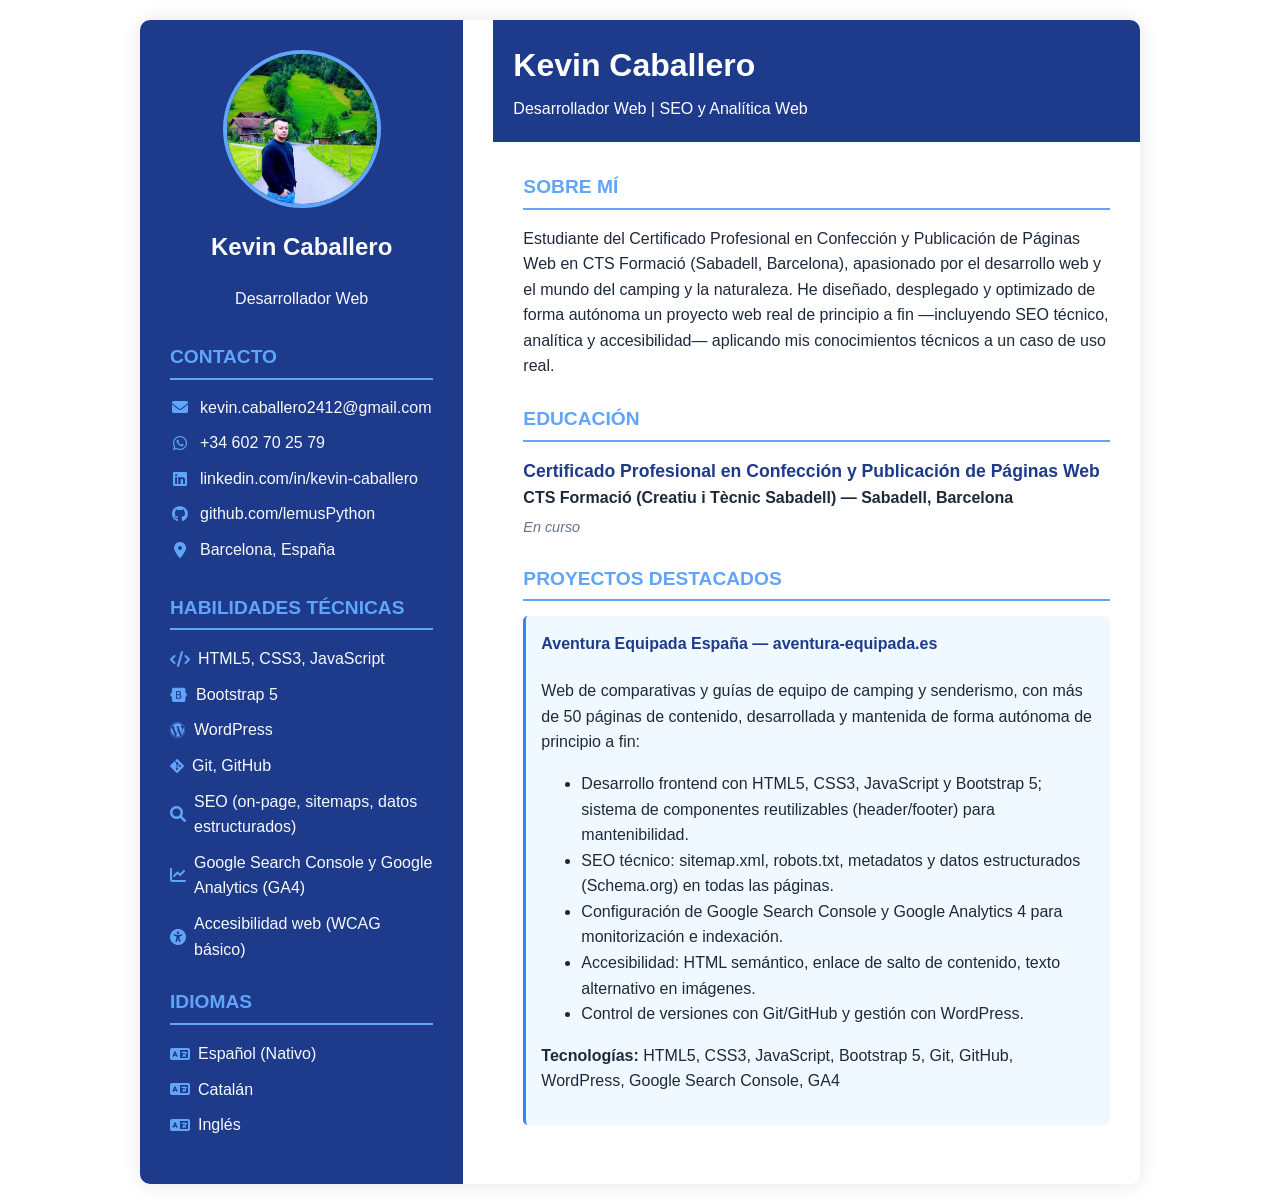
==== index.html @ 0edad9cb "Add files via upload" ====
<!DOCTYPE html>
<html lang="es">
<head>
    <meta charset="UTF-8">
    <meta name="viewport" content="width=device-width, initial-scale=1.0">
    <title>CV - Kevin Caballero - Desarrollador Web</title>
    <style>
        :root {
            --primary-color: #1e3a8a;
            --secondary-color: #3b82f6;
            --accent-color: #60a5fa;
            --light-bg: #f0f9ff;
            --dark-text: #1e293b;
            --light-text: #f8fafc;
        }

        body {
            font-family: 'Segoe UI', Tahoma, Geneva, Verdana, sans-serif;
            line-height: 1.6;
            color: var(--dark-text);
            max-width: 1000px;
            margin: 0 auto;
            padding: 20px;
            background-color: #ffffff;
        }

        .cv-container {
            display: grid;
            grid-template-columns: 1fr 2fr;
            gap: 30px;
            box-shadow: 0 0 20px rgba(0, 0, 0, 0.1);
            border-radius: 10px;
            overflow: hidden;
        }

        /* Columna izquierda */
        .left-column {
            background-color: var(--primary-color);
            color: var(--light-text);
            padding: 30px;
        }

        .profile {
            text-align: center;
            margin-bottom: 30px;
        }

        .profile-initial {
            width: 150px;
            height: 150px;
            border-radius: 50%;
            border: 4px solid var(--accent-color);
            margin: 0 auto 20px;
            display: flex;
            align-items: center;
            justify-content: center;
            font-size: 3.5em;
            font-weight: bold;
            background-color: rgba(255,255,255,0.08);
            color: var(--light-text);
            overflow: hidden;
        }

        .profile-initial img {
            width: 100%;
            height: 100%;
            object-fit: cover;
        }

        .contact-info {
            margin-bottom: 30px;
        }

        .contact-info a {
            color: var(--light-text);
            text-decoration: none;
            display: flex;
            align-items: center;
            margin-bottom: 10px;
            word-break: break-word;
        }

        .contact-info i {
            margin-right: 10px;
            color: var(--accent-color);
            width: 20px;
            text-align: center;
        }

        .section-title {
            color: var(--accent-color);
            border-bottom: 2px solid var(--accent-color);
            padding-bottom: 5px;
            margin-top: 25px;
            margin-bottom: 15px;
            font-size: 1.2em;
            text-transform: uppercase;
        }

        .skills-list {
            list-style-type: none;
            padding-left: 0;
        }

        .skills-list li {
            margin-bottom: 10px;
            display: flex;
            align-items: center;
        }

        .skills-list i {
            margin-right: 8px;
            color: var(--accent-color);
        }

        /* Columna derecha */
        .right-column {
            padding: 30px;
            background-color: #ffffff;
        }

        .name-title {
            background-color: var(--primary-color);
            color: white;
            padding: 20px;
            margin: -30px -30px 30px -30px;
        }

        h1 {
            margin: 0;
            font-size: 2em;
        }

        .subtitle {
            margin: 5px 0 0;
            font-weight: normal;
        }

        .experience-item, .education-item {
            margin-bottom: 25px;
        }

        .job-title, .degree {
            font-weight: bold;
            color: var(--primary-color);
            font-size: 1.1em;
        }

        .company, .institution {
            font-weight: bold;
        }

        .date {
            color: #64748b;
            font-style: italic;
            font-size: 0.9em;
            margin: 5px 0;
        }

        .project-card {
            background-color: var(--light-bg);
            padding: 15px;
            border-radius: 5px;
            margin-bottom: 15px;
            border-left: 3px solid var(--secondary-color);
        }

        .project-title {
            color: var(--primary-color);
            margin-top: 0;
        }

        .project-title a {
            color: inherit;
            text-decoration: none;
        }

        .project-title a:hover {
            text-decoration: underline;
        }

        @media print {
            body { padding: 0; }
            .cv-container { box-shadow: none; }
        }

        @media (max-width: 768px) {
            .cv-container {
                grid-template-columns: 1fr;
            }

            .left-column, .right-column {
                padding: 20px;
            }

            .name-title {
                margin: -20px -20px 20px -20px;
            }
        }
    </style>
    <link rel="stylesheet" href="https://cdnjs.cloudflare.com/ajax/libs/font-awesome/6.0.0-beta3/css/all.min.css">
</head>
<body>
    <div class="cv-container">
        <!-- Columna izquierda -->
        <div class="left-column">
            <div class="profile">
                <div class="profile-initial"><img src="[data-uri]" alt="Kevin Caballero"></div>
                <h2>Kevin Caballero</h2>
                <p class="subtitle">Desarrollador Web</p>
            </div>

            <div class="contact-info">
                <h3 class="section-title">Contacto</h3>
                <a href="mailto:kevin.caballero2412@gmail.com"><i class="fas fa-envelope"></i> kevin.caballero2412@gmail.com</a>
                <a href="https://wa.me/34602702579" target="_blank"><i class="fab fa-whatsapp"></i> +34 602 70 25 79</a>
                <a href="https://www.linkedin.com/in/kevin-caballero-68b94441b/" target="_blank"><i class="fab fa-linkedin"></i> linkedin.com/in/kevin-caballero</a>
                <a href="https://github.com/lemusPython" target="_blank"><i class="fab fa-github"></i> github.com/lemusPython</a>
                <a href="#"><i class="fas fa-map-marker-alt"></i> Barcelona, España</a>
            </div>

            <div class="skills">
                <h3 class="section-title">Habilidades Técnicas</h3>
                <ul class="skills-list">
                    <li><i class="fas fa-code"></i> HTML5, CSS3, JavaScript</li>
                    <li><i class="fab fa-bootstrap"></i> Bootstrap 5</li>
                    <li><i class="fab fa-wordpress"></i> WordPress</li>
                    <li><i class="fab fa-git-alt"></i> Git, GitHub</li>
                    <li><i class="fas fa-search"></i> SEO (on-page, sitemaps, datos estructurados)</li>
                    <li><i class="fas fa-chart-line"></i> Google Search Console y Google Analytics (GA4)</li>
                    <li><i class="fas fa-universal-access"></i> Accesibilidad web (WCAG básico)</li>
                </ul>
            </div>

            <div class="languages">
                <h3 class="section-title">Idiomas</h3>
                <ul class="skills-list">
                    <li><i class="fas fa-language"></i> Español (Nativo)</li>
                    <li><i class="fas fa-language"></i> Catalán</li>
                    <li><i class="fas fa-language"></i> Inglés</li>
                </ul>
            </div>
        </div>

        <!-- Columna derecha -->
        <div class="right-column">
            <div class="name-title">
                <h1>Kevin Caballero</h1>
                <p class="subtitle">Desarrollador Web | SEO y Analítica Web</p>
            </div>

            <section>
                <h3 class="section-title">Sobre Mí</h3>
                <p>
                    Estudiante del Certificado Profesional en Confección y Publicación de Páginas Web en CTS Formació (Sabadell, Barcelona), apasionado por el desarrollo web y el mundo del camping y la naturaleza. He diseñado, desplegado y optimizado de forma autónoma un proyecto web real de principio a fin —incluyendo SEO técnico, analítica y accesibilidad— aplicando mis conocimientos técnicos a un caso de uso real.
                </p>
            </section>

            <section>
                <h3 class="section-title">Educación</h3>
                <div class="education-item">
                    <div class="degree">Certificado Profesional en Confección y Publicación de Páginas Web</div>
                    <div class="institution">CTS Formació (Creatiu i Tècnic Sabadell) — Sabadell, Barcelona</div>
                    <div class="date">En curso</div>
                </div>
            </section>

            <section>
                <h3 class="section-title">Proyectos Destacados</h3>
                <div class="project-card">
                    <h4 class="project-title"><a href="https://www.aventura-equipada.es" target="_blank">Aventura Equipada España — aventura-equipada.es</a></h4>
                    <p>Web de comparativas y guías de equipo de camping y senderismo, con más de 50 páginas de contenido, desarrollada y mantenida de forma autónoma de principio a fin:</p>
                    <ul>
                        <li>Desarrollo frontend con HTML5, CSS3, JavaScript y Bootstrap 5; sistema de componentes reutilizables (header/footer) para mantenibilidad.</li>
                        <li>SEO técnico: sitemap.xml, robots.txt, metadatos y datos estructurados (Schema.org) en todas las páginas.</li>
                        <li>Configuración de Google Search Console y Google Analytics 4 para monitorización e indexación.</li>
                        <li>Accesibilidad: HTML semántico, enlace de salto de contenido, texto alternativo en imágenes.</li>
                        <li>Control de versiones con Git/GitHub y gestión con WordPress.</li>
                    </ul>
                    <p><strong>Tecnologías:</strong> HTML5, CSS3, JavaScript, Bootstrap 5, Git, GitHub, WordPress, Google Search Console, GA4</p>
                </div>
            </section>
        </div>
    </div>
</body>
</html>
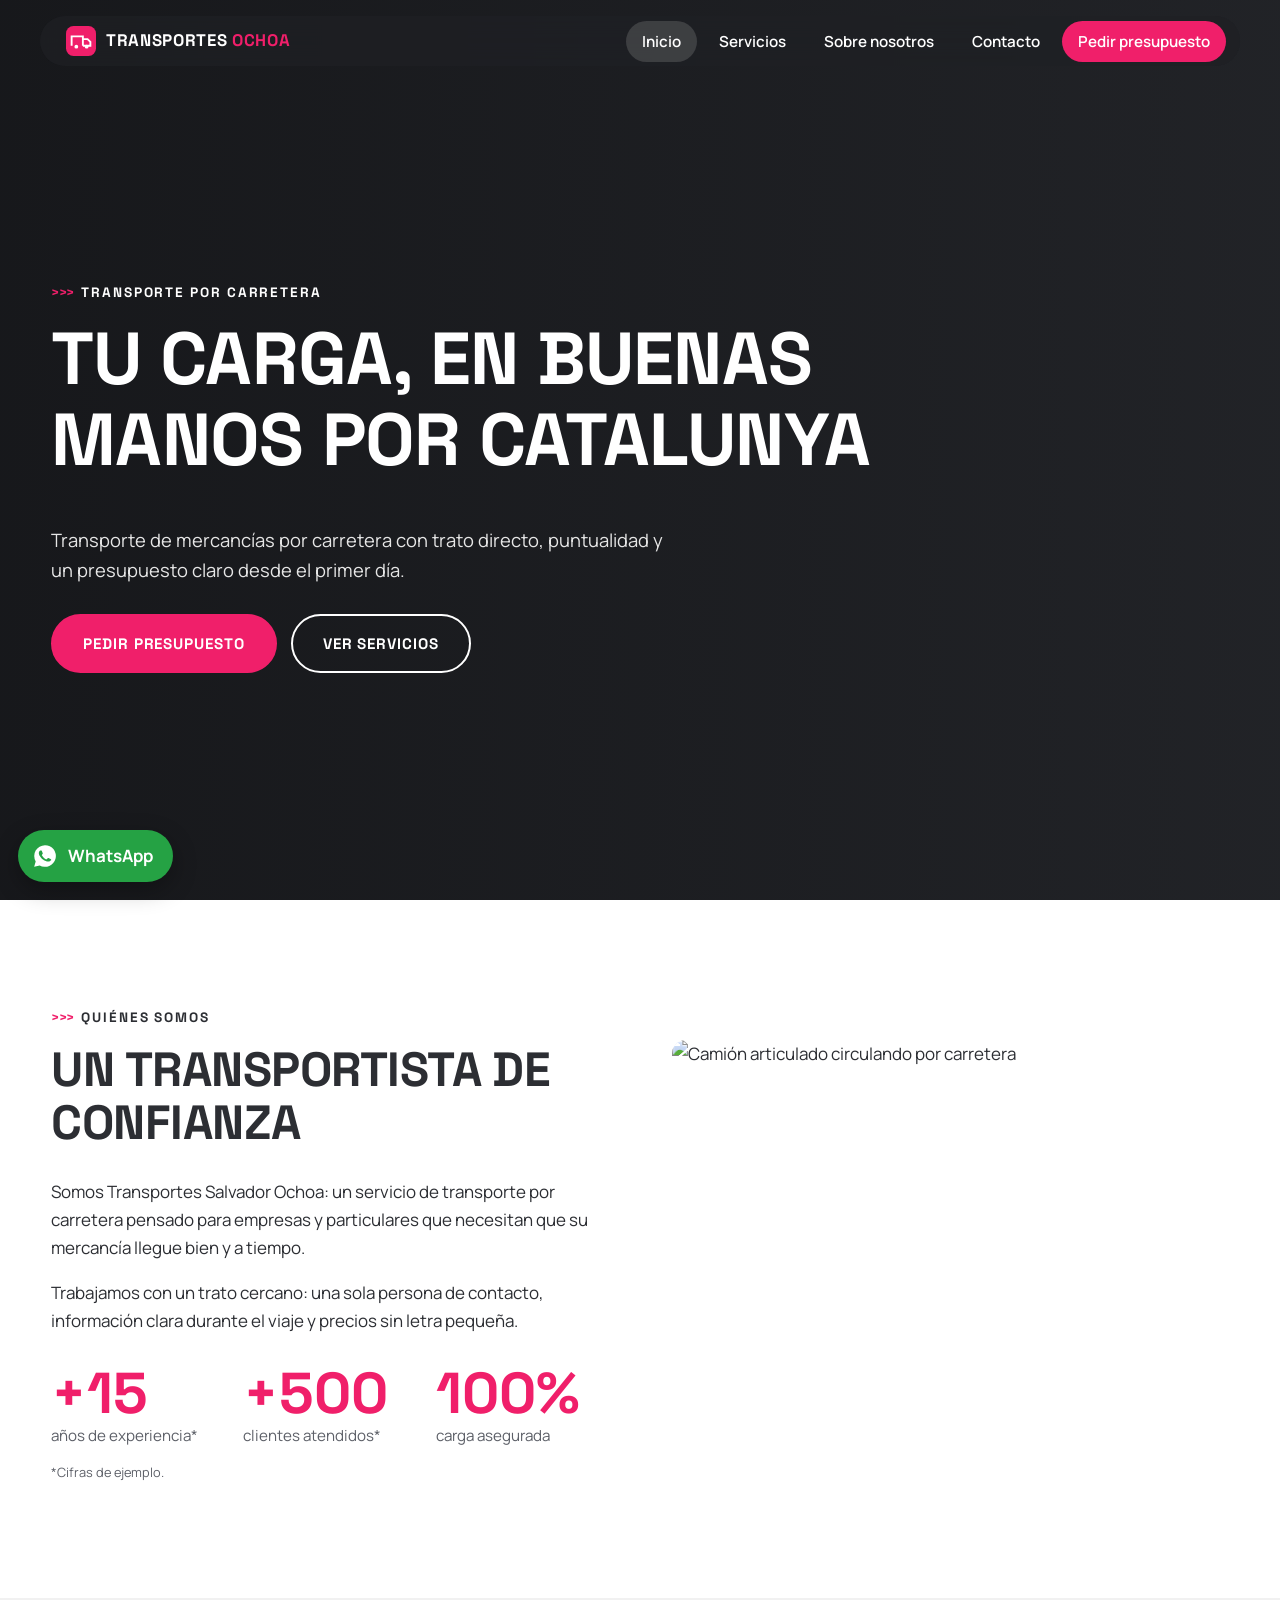
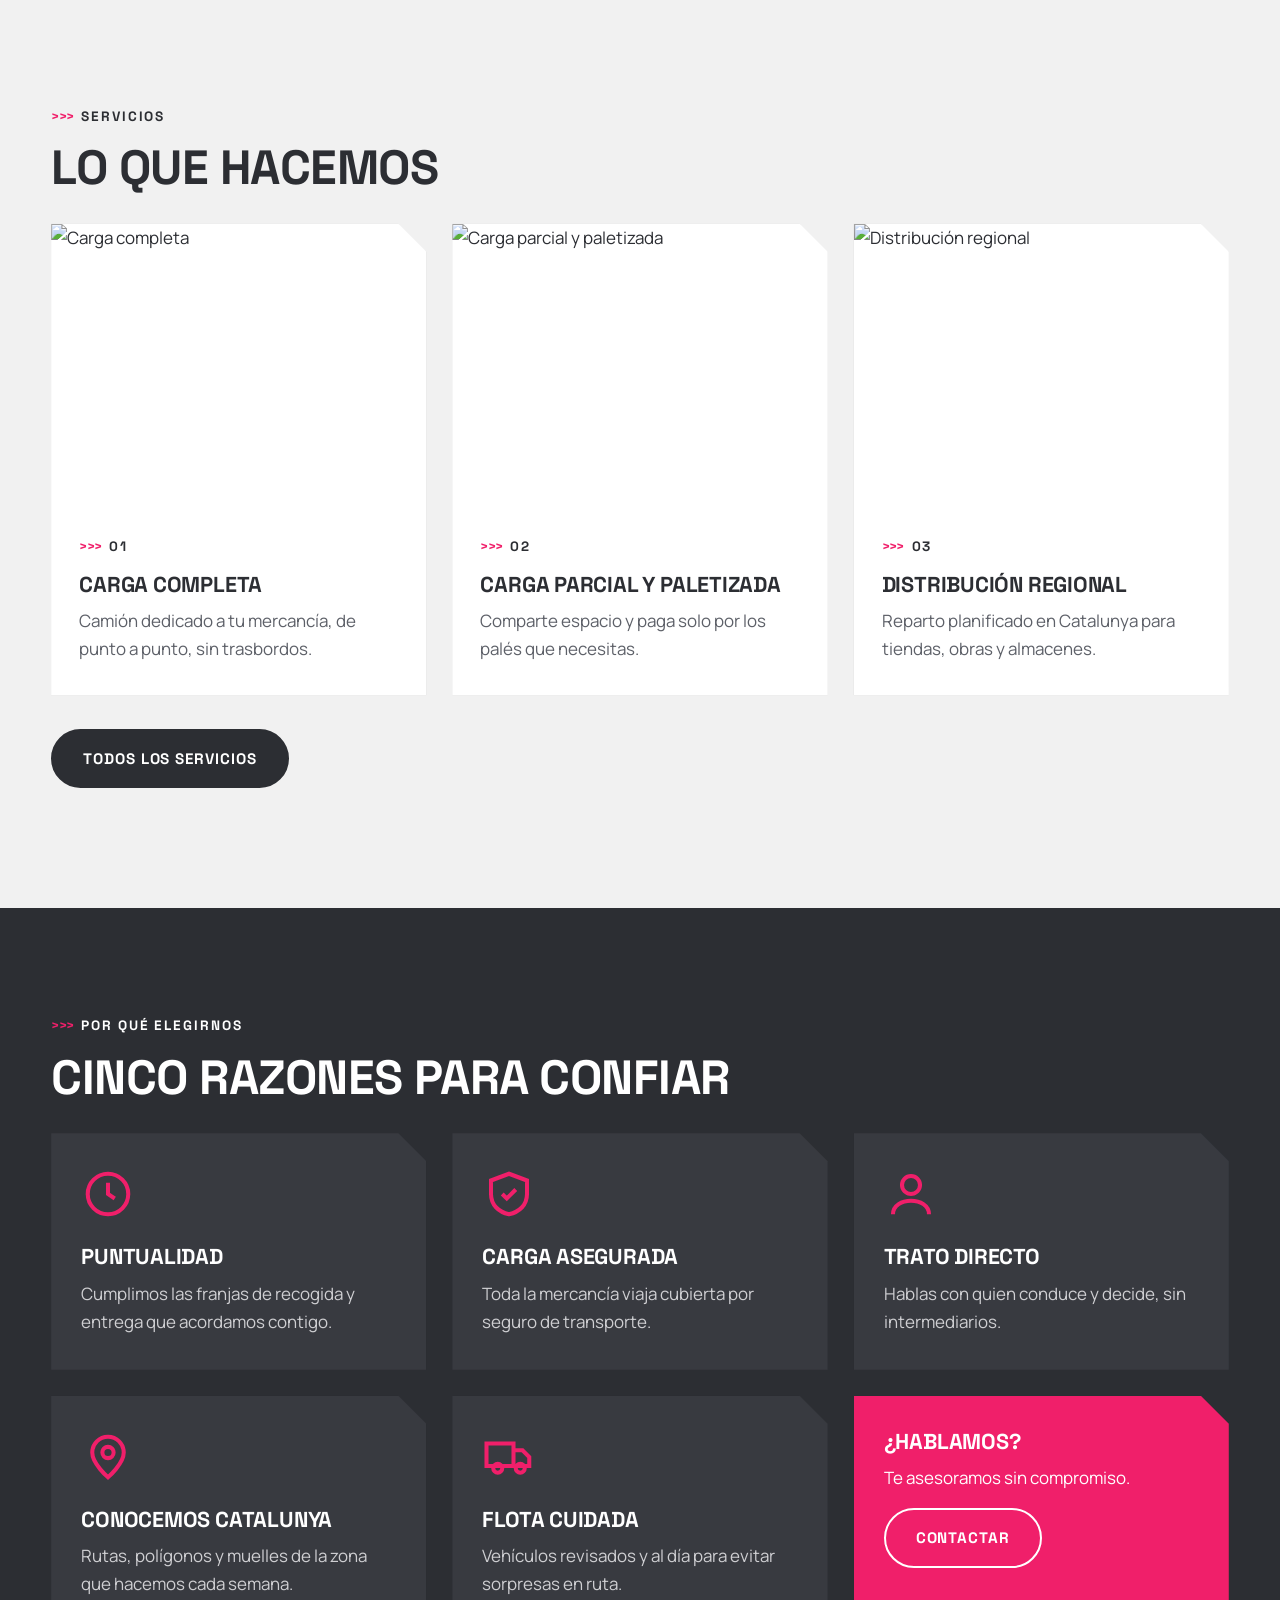
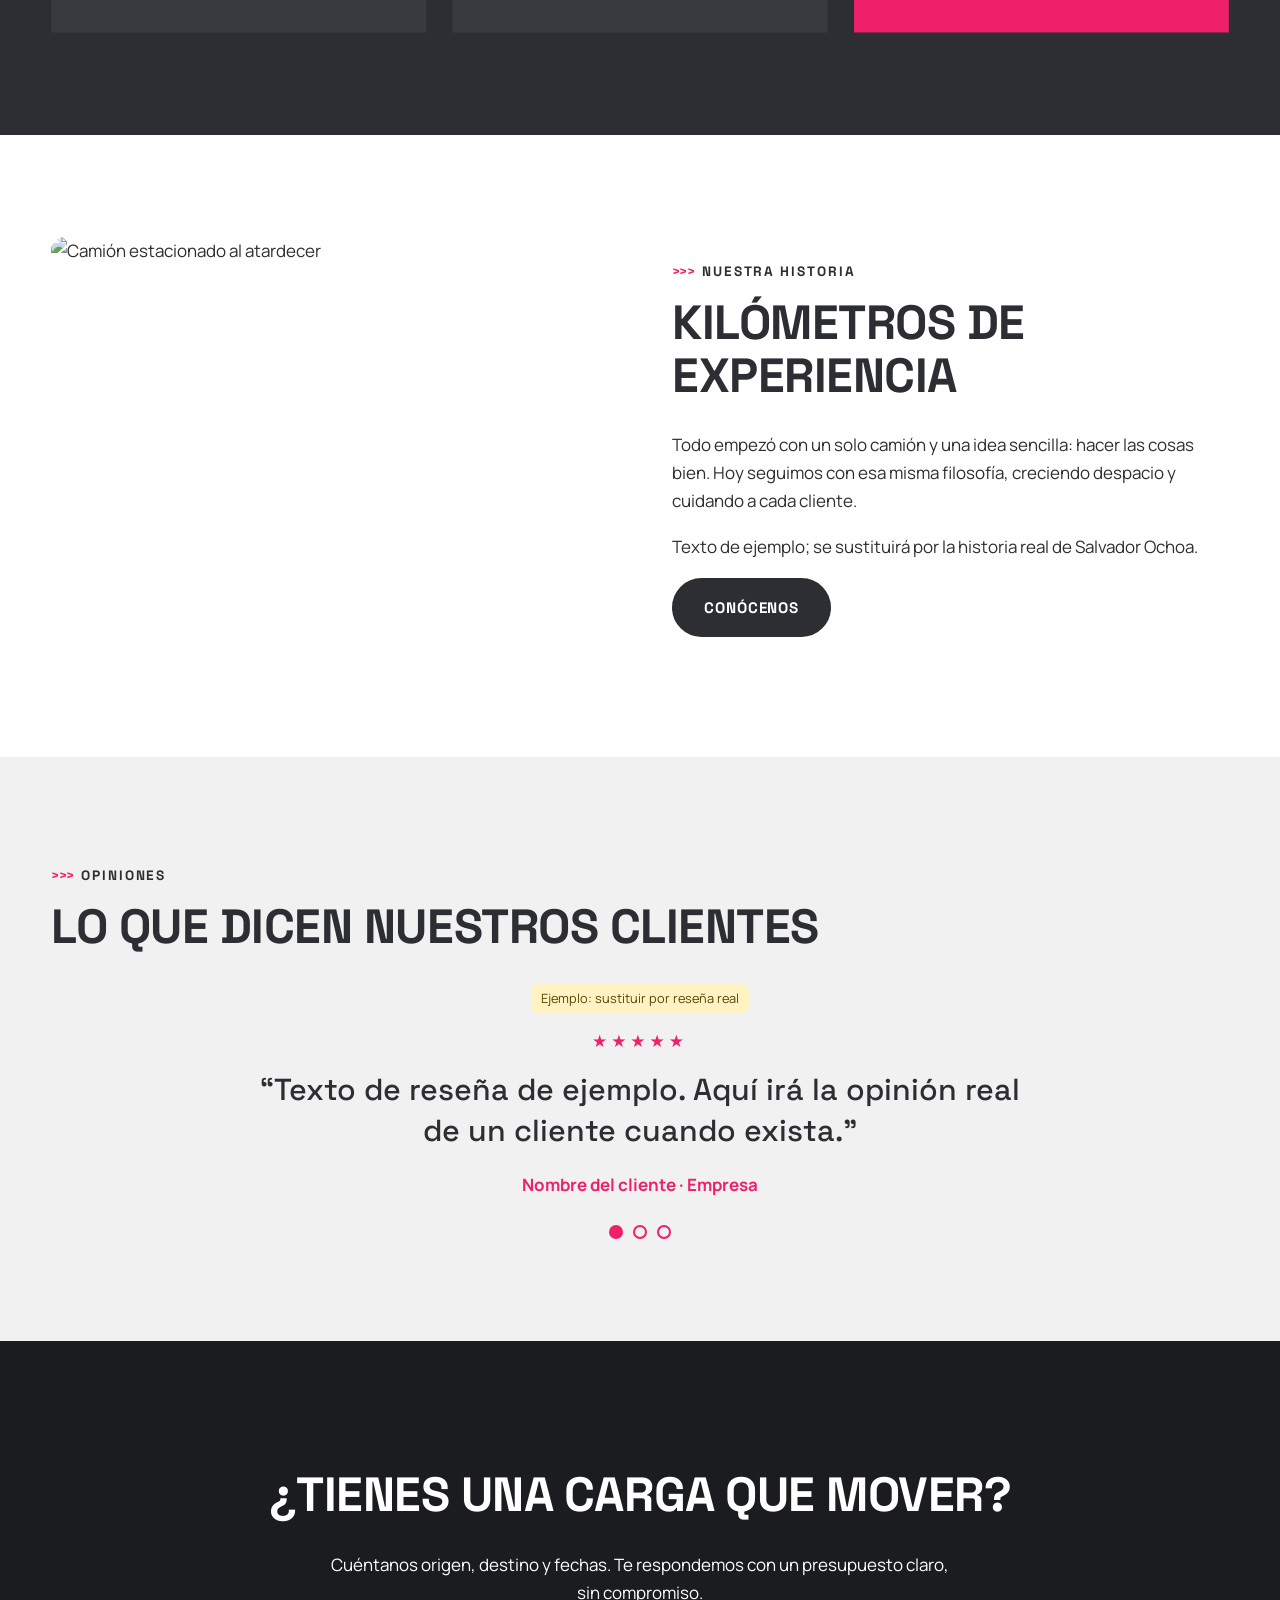
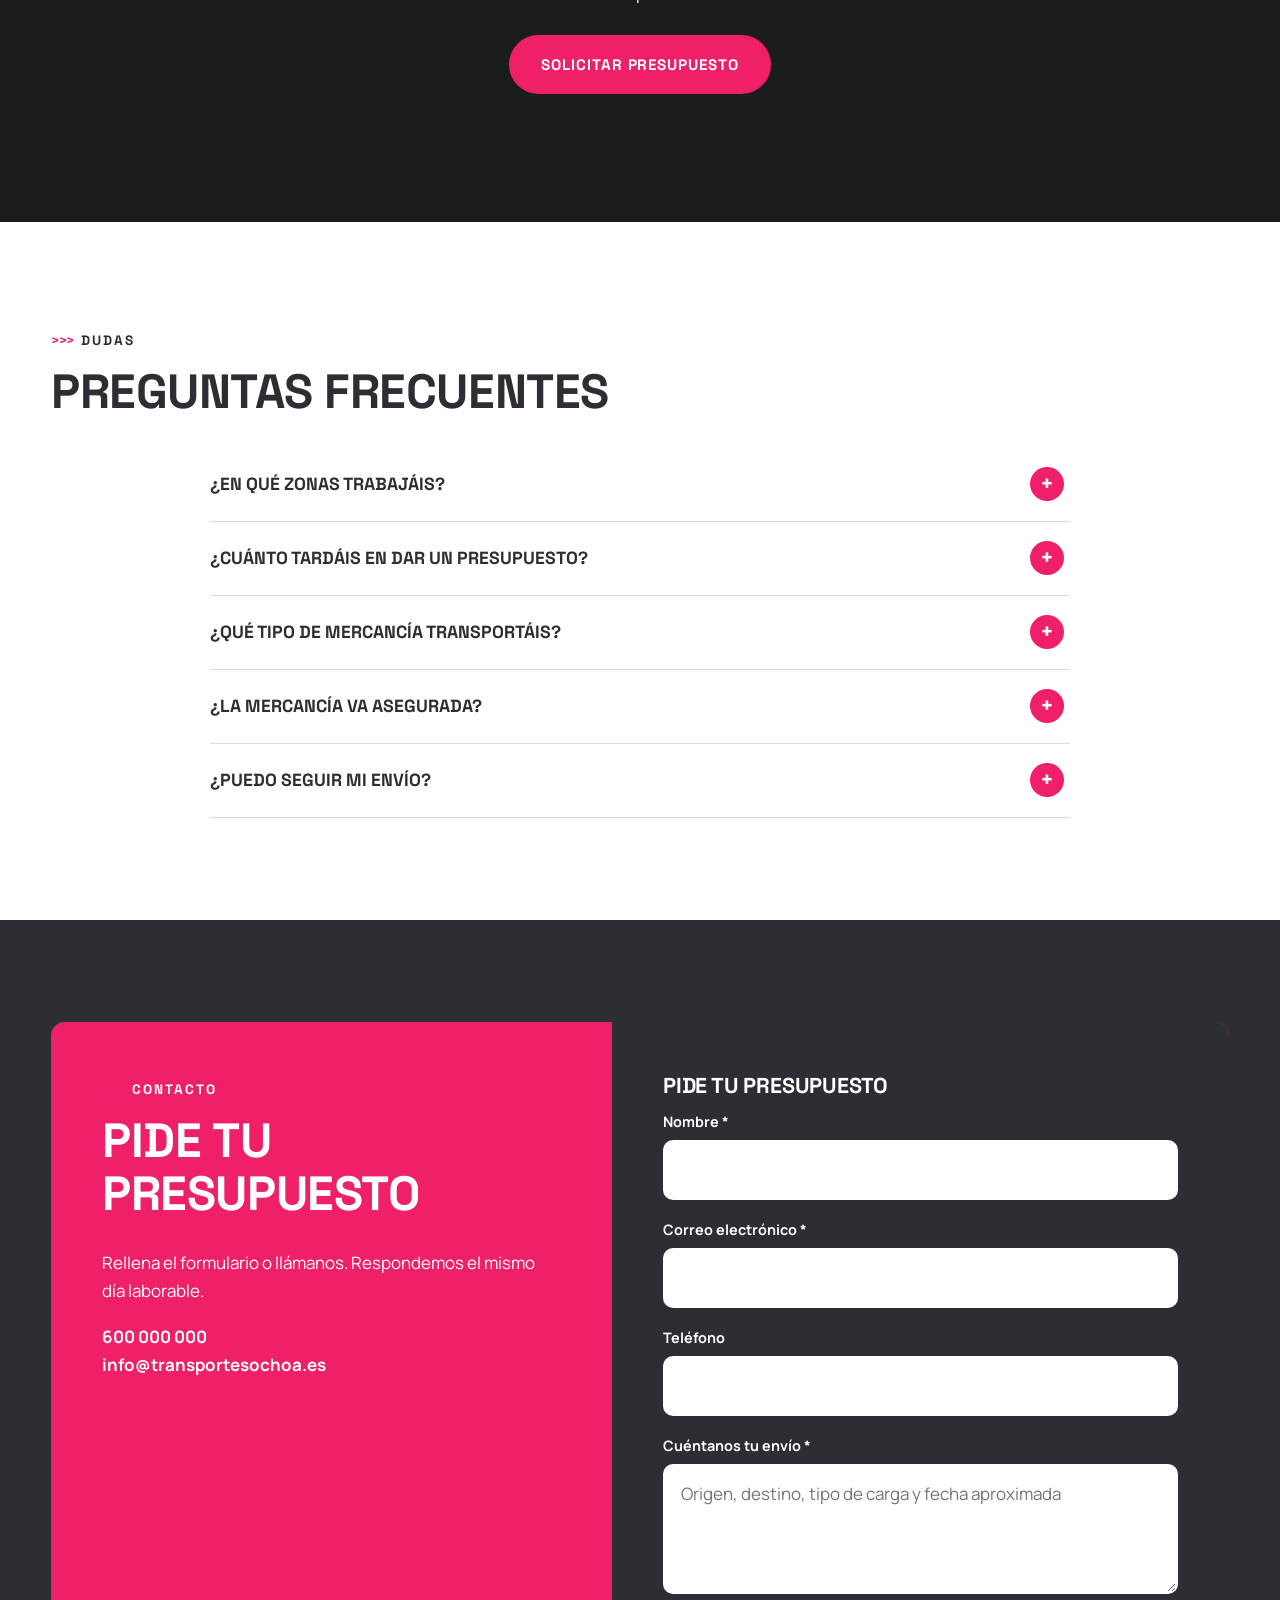
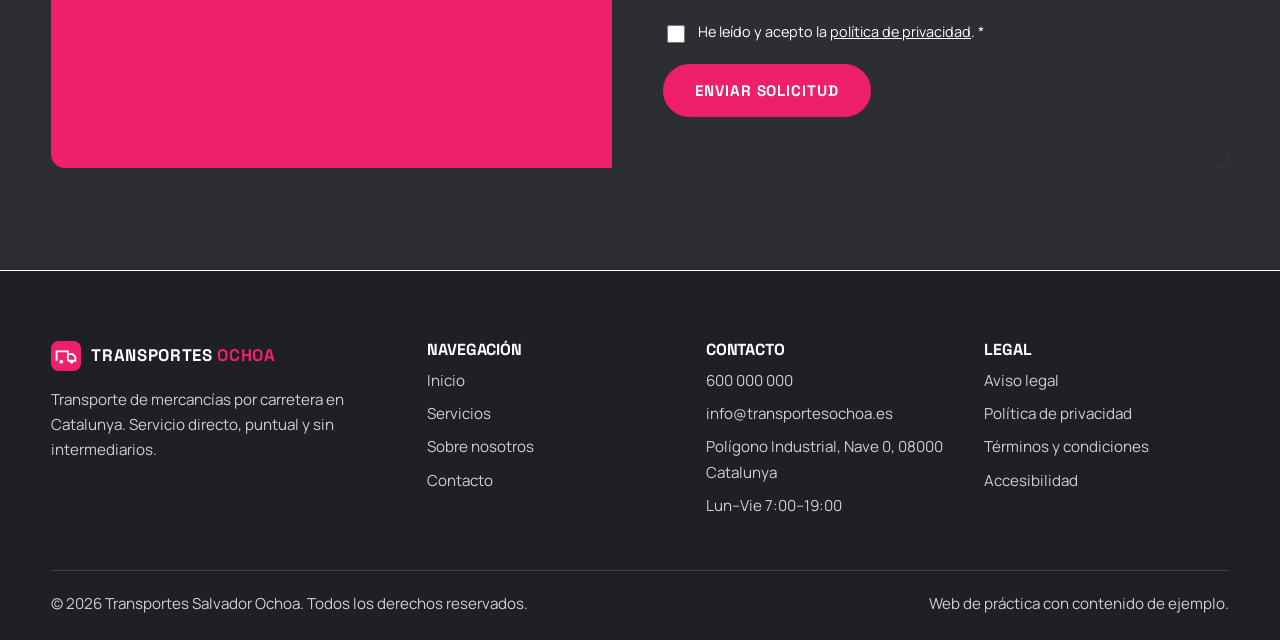
==== commit 5f733305: "Add files via upload" ====
--- a/index.html
+++ b/index.html
@@ -1,286 +1,55 @@
-<!DOCTYPE html>
-<html lang="es">
-<head>
-    <meta charset="UTF-8">
-    <meta name="viewport" content="width=device-width, initial-scale=1.0">
-    <title>CV - Kevin Caballero - Desarrollador Web</title>
-    <style>
-        :root {
-            --primary-color: #1e3a8a;
-            --secondary-color: #3b82f6;
-            --accent-color: #60a5fa;
-            --light-bg: #f0f9ff;
-            --dark-text: #1e293b;
-            --light-text: #f8fafc;
-        }
-
-        body {
-            font-family: 'Segoe UI', Tahoma, Geneva, Verdana, sans-serif;
-            line-height: 1.6;
-            color: var(--dark-text);
-            max-width: 1000px;
-            margin: 0 auto;
-            padding: 20px;
-            background-color: #ffffff;
-        }
-
-        .cv-container {
-            display: grid;
-            grid-template-columns: 1fr 2fr;
-            gap: 30px;
-            box-shadow: 0 0 20px rgba(0, 0, 0, 0.1);
-            border-radius: 10px;
-            overflow: hidden;
-        }
-
-        /* Columna izquierda */
-        .left-column {
-            background-color: var(--primary-color);
-            color: var(--light-text);
-            padding: 30px;
-        }
-
-        .profile {
-            text-align: center;
-            margin-bottom: 30px;
-        }
-
-        .profile-initial {
-            width: 150px;
-            height: 150px;
-            border-radius: 50%;
-            border: 4px solid var(--accent-color);
-            margin: 0 auto 20px;
-            display: flex;
-            align-items: center;
-            justify-content: center;
-            font-size: 3.5em;
-            font-weight: bold;
-            background-color: rgba(255,255,255,0.08);
-            color: var(--light-text);
-            overflow: hidden;
-        }
-
-        .profile-initial img {
-            width: 100%;
-            height: 100%;
-            object-fit: cover;
-        }
-
-        .contact-info {
-            margin-bottom: 30px;
-        }
-
-        .contact-info a {
-            color: var(--light-text);
-            text-decoration: none;
-            display: flex;
-            align-items: center;
-            margin-bottom: 10px;
-            word-break: break-word;
-        }
-
-        .contact-info i {
-            margin-right: 10px;
-            color: var(--accent-color);
-            width: 20px;
-            text-align: center;
-        }
-
-        .section-title {
-            color: var(--accent-color);
-            border-bottom: 2px solid var(--accent-color);
-            padding-bottom: 5px;
-            margin-top: 25px;
-            margin-bottom: 15px;
-            font-size: 1.2em;
-            text-transform: uppercase;
-        }
-
-        .skills-list {
-            list-style-type: none;
-            padding-left: 0;
-        }
-
-        .skills-list li {
-            margin-bottom: 10px;
-            display: flex;
-            align-items: center;
-        }
-
-        .skills-list i {
-            margin-right: 8px;
-            color: var(--accent-color);
-        }
-
-        /* Columna derecha */
-        .right-column {
-            padding: 30px;
-            background-color: #ffffff;
-        }
-
-        .name-title {
-            background-color: var(--primary-color);
-            color: white;
-            padding: 20px;
-            margin: -30px -30px 30px -30px;
-        }
-
-        h1 {
-            margin: 0;
-            font-size: 2em;
-        }
-
-        .subtitle {
-            margin: 5px 0 0;
-            font-weight: normal;
-        }
-
-        .experience-item, .education-item {
-            margin-bottom: 25px;
-        }
-
-        .job-title, .degree {
-            font-weight: bold;
-            color: var(--primary-color);
-            font-size: 1.1em;
-        }
-
-        .company, .institution {
-            font-weight: bold;
-        }
-
-        .date {
-            color: #64748b;
-            font-style: italic;
-            font-size: 0.9em;
-            margin: 5px 0;
-        }
-
-        .project-card {
-            background-color: var(--light-bg);
-            padding: 15px;
-            border-radius: 5px;
-            margin-bottom: 15px;
-            border-left: 3px solid var(--secondary-color);
-        }
-
-        .project-title {
-            color: var(--primary-color);
-            margin-top: 0;
-        }
-
-        .project-title a {
-            color: inherit;
-            text-decoration: none;
-        }
-
-        .project-title a:hover {
-            text-decoration: underline;
-        }
-
-        @media print {
-            body { padding: 0; }
-            .cv-container { box-shadow: none; }
-        }
-
-        @media (max-width: 768px) {
-            .cv-container {
-                grid-template-columns: 1fr;
-            }
-
-            .left-column, .right-column {
-                padding: 20px;
-            }
-
-            .name-title {
-                margin: -20px -20px 20px -20px;
-            }
-        }
-    </style>
-    <link rel="stylesheet" href="https://cdnjs.cloudflare.com/ajax/libs/font-awesome/6.0.0-beta3/css/all.min.css">
-</head>
-<body>
-    <div class="cv-container">
-        <!-- Columna izquierda -->
-        <div class="left-column">
-            <div class="profile">
-                <div class="profile-initial"><img src="[data-uri]" alt="Kevin Caballero"></div>
-                <h2>Kevin Caballero</h2>
-                <p class="subtitle">Desarrollador Web</p>
-            </div>
-
-            <div class="contact-info">
-                <h3 class="section-title">Contacto</h3>
-                <a href="mailto:kevin.caballero2412@gmail.com"><i class="fas fa-envelope"></i> kevin.caballero2412@gmail.com</a>
-                <a href="https://wa.me/34602702579" target="_blank"><i class="fab fa-whatsapp"></i> +34 602 70 25 79</a>
-                <a href="https://www.linkedin.com/in/kevin-caballero-68b94441b/" target="_blank"><i class="fab fa-linkedin"></i> linkedin.com/in/kevin-caballero</a>
-                <a href="https://github.com/lemusPython" target="_blank"><i class="fab fa-github"></i> github.com/lemusPython</a>
-                <a href="#"><i class="fas fa-map-marker-alt"></i> Barcelona, España</a>
-            </div>
-
-            <div class="skills">
-                <h3 class="section-title">Habilidades Técnicas</h3>
-                <ul class="skills-list">
-                    <li><i class="fas fa-code"></i> HTML5, CSS3, JavaScript</li>
-                    <li><i class="fab fa-bootstrap"></i> Bootstrap 5</li>
-                    <li><i class="fab fa-wordpress"></i> WordPress</li>
-                    <li><i class="fab fa-git-alt"></i> Git, GitHub</li>
-                    <li><i class="fas fa-search"></i> SEO (on-page, sitemaps, datos estructurados)</li>
-                    <li><i class="fas fa-chart-line"></i> Google Search Console y Google Analytics (GA4)</li>
-                    <li><i class="fas fa-universal-access"></i> Accesibilidad web (WCAG básico)</li>
-                </ul>
-            </div>
-
-            <div class="languages">
-                <h3 class="section-title">Idiomas</h3>
-                <ul class="skills-list">
-                    <li><i class="fas fa-language"></i> Español (Nativo)</li>
-                    <li><i class="fas fa-language"></i> Catalán</li>
-                    <li><i class="fas fa-language"></i> Inglés</li>
-                </ul>
-            </div>
-        </div>
-
-        <!-- Columna derecha -->
-        <div class="right-column">
-            <div class="name-title">
-                <h1>Kevin Caballero</h1>
-                <p class="subtitle">Desarrollador Web | SEO y Analítica Web</p>
-            </div>
-
-            <section>
-                <h3 class="section-title">Sobre Mí</h3>
-                <p>
-                    Estudiante del Certificado Profesional en Confección y Publicación de Páginas Web en CTS Formació (Sabadell, Barcelona), apasionado por el desarrollo web y el mundo del camping y la naturaleza. He diseñado, desplegado y optimizado de forma autónoma un proyecto web real de principio a fin —incluyendo SEO técnico, analítica y accesibilidad— aplicando mis conocimientos técnicos a un caso de uso real.
-                </p>
-            </section>
-
-            <section>
-                <h3 class="section-title">Educación</h3>
-                <div class="education-item">
-                    <div class="degree">Certificado Profesional en Confección y Publicación de Páginas Web</div>
-                    <div class="institution">CTS Formació (Creatiu i Tècnic Sabadell) — Sabadell, Barcelona</div>
-                    <div class="date">En curso</div>
-                </div>
-            </section>
-
-            <section>
-                <h3 class="section-title">Proyectos Destacados</h3>
-                <div class="project-card">
-                    <h4 class="project-title"><a href="https://www.aventura-equipada.es" target="_blank">Aventura Equipada España — aventura-equipada.es</a></h4>
-                    <p>Web de comparativas y guías de equipo de camping y senderismo, con más de 50 páginas de contenido, desarrollada y mantenida de forma autónoma de principio a fin:</p>
-                    <ul>
-                        <li>Desarrollo frontend con HTML5, CSS3, JavaScript y Bootstrap 5; sistema de componentes reutilizables (header/footer) para mantenibilidad.</li>
-                        <li>SEO técnico: sitemap.xml, robots.txt, metadatos y datos estructurados (Schema.org) en todas las páginas.</li>
-                        <li>Configuración de Google Search Console y Google Analytics 4 para monitorización e indexación.</li>
-                        <li>Accesibilidad: HTML semántico, enlace de salto de contenido, texto alternativo en imágenes.</li>
-                        <li>Control de versiones con Git/GitHub y gestión con WordPress.</li>
-                    </ul>
-                    <p><strong>Tecnologías:</strong> HTML5, CSS3, JavaScript, Bootstrap 5, Git, GitHub, WordPress, Google Search Console, GA4</p>
-                </div>
-            </section>
-        </div>
-    </div>
-</body>
-</html>+<!DOCTYPE html>
+<html lang="es">
+<head>
+<meta charset="utf-8">
+<meta name="viewport" content="width=device-width,initial-scale=1">
+<title>Transportes Salvador Ochoa | Transportista en Catalunya</title>
+<meta name="description" content="Transportista autónomo en Catalunya. Carga completa, parcial y distribución regional con servicio directo, puntual y asegurado. Pide presupuesto.">
+<link rel="canonical" href="https://www.transportesochoa.es/">
+<meta property="og:type" content="website"><meta property="og:title" content="Transportes Salvador Ochoa | Transportista en Catalunya"><meta property="og:description" content="Transportista autónomo en Catalunya. Carga completa, parcial y distribución regional con servicio directo, puntual y asegurado. Pide presupuesto."><meta property="og:url" content="https://www.transportesochoa.es/index.html"><meta property="og:image" content="https://images.unsplash.com/photo-1591768793355-74d04bb6608f?q=80&w=1200&auto=format&fit=crop"><meta name="twitter:card" content="summary_large_image">
+<link rel="preload" href="fonts/space-grotesk-latin-700-normal.woff2" as="font" type="font/woff2" crossorigin>
+<link rel="stylesheet" href="css/style.css">
+<script type="application/ld+json">{"@context":"https://schema.org","@type":"MovingCompany","name":"Transportes Salvador Ochoa","url":"https://www.transportesochoa.es","telephone":"+34600000000","email":"info@transportesochoa.es","areaServed":"Catalunya","address":{"@type":"PostalAddress","addressRegion":"Catalunya","addressCountry":"ES"}}</script><script type="application/ld+json">{"@context": "https://schema.org", "@type": "FAQPage", "mainEntity": [{"@type": "Question", "name": "¿En qué zonas trabajáis?", "acceptedAnswer": {"@type": "Answer", "text": "Cubrimos toda Catalunya y las conexiones habituales con Aragón, Comunidad Valenciana y Francia. Si tu ruta es otra, consúltanos y la estudiamos."}}, {"@type": "Question", "name": "¿Cuánto tardáis en dar un presupuesto?", "acceptedAnswer": {"@type": "Answer", "text": "Normalmente respondemos el mismo día laborable. Cuantos más datos nos des (origen, destino, tipo de carga y fechas), más rápido y exacto será."}}, {"@type": "Question", "name": "¿Qué tipo de mercancía transportáis?", "acceptedAnswer": {"@type": "Answer", "text": "Paquetería paletizada, carga completa y parcial, y mercancía general seca. No transportamos mercancías peligrosas ni perecederos con cadena de frío."}}, {"@type": "Question", "name": "¿La mercancía va asegurada?", "acceptedAnswer": {"@type": "Answer", "text": "Sí. Toda la carga viaja cubierta por un seguro de transporte según la normativa vigente. Si necesitas mayor cobertura, podemos ampliarla."}}, {"@type": "Question", "name": "¿Puedo seguir mi envío?", "acceptedAnswer": {"@type": "Answer", "text": "Te informamos del estado de tu entrega por teléfono o WhatsApp durante todo el trayecto, directamente con el conductor."}}]}</script>
+</head>
+<body>
+<a class="skip" href="#main">Saltar al contenido principal</a>
+<header class="header"><nav class="nav" aria-label="Principal">
+<a class="logo" href="index.html" aria-label="Transportes Salvador Ochoa, inicio"><svg viewBox="0 0 32 32" aria-hidden="true"><rect width="32" height="32" rx="8" fill="#f01f6a"/><path d="M6 21V11h12v10M18 14h5l3 3v4h-8" fill="none" stroke="#fff" stroke-width="2"/><circle cx="11" cy="22" r="2" fill="#fff"/><circle cx="22" cy="22" r="2" fill="#fff"/></svg><span style="color:#fff">Transportes <span>Ochoa</span></span></a>
+<button class="burger" aria-label="Abrir menú" aria-expanded="false" aria-controls="menu"><span></span><span></span><span></span></button>
+<ul class="menu" id="menu"><li><a href="index.html" aria-current="page">Inicio</a></li><li><a href="servicios.html">Servicios</a></li><li><a href="sobre-nosotros.html">Sobre nosotros</a></li><li><a href="contacto.html">Contacto</a></li><li><a class="cta" href="contacto.html#presupuesto">Pedir presupuesto</a></li></ul>
+</nav></header>
+<main id="main">
+<section class="hero" style="background-image:url('https://images.unsplash.com/photo-1591768793355-74d04bb6608f?q=80&w=1600&auto=format&fit=crop')"><div class="container"><span class="eyebrow" style="color:#fff">Transporte por carretera</span><h1>Tu carga, en buenas manos por Catalunya</h1><p>Transporte de mercancías por carretera con trato directo, puntualidad y un presupuesto claro desde el primer día.</p><div class="actions"><a class="btn" href="contacto.html#presupuesto">Pedir presupuesto</a><a class="btn ghost" href="servicios.html">Ver servicios</a></div></div></section>
+<section class="section"><div class="container split"><div><span class="eyebrow">Quiénes somos</span><h2>Un transportista de confianza</h2><p>Somos Transportes Salvador Ochoa: un servicio de transporte por carretera pensado para empresas y particulares que necesitan que su mercancía llegue bien y a tiempo.</p><p>Trabajamos con un trato cercano: una sola persona de contacto, información clara durante el viaje y precios sin letra pequeña.</p>
+<div class="stats"><div class="stat"><strong>+15</strong><span>años de experiencia*</span></div><div class="stat"><strong>+500</strong><span>clientes atendidos*</span></div><div class="stat"><strong>100%</strong><span>carga asegurada</span></div></div><p style="font-size:.8rem;color:var(--muted);margin-top:14px">*Cifras de ejemplo.</p></div>
+<img src="https://images.unsplash.com/photo-1586206670130-4c6d8e646c9a?q=80&w=1200&auto=format&fit=crop" alt="Camión articulado circulando por carretera" width="1200" height="792" onerror="this.onerror=null;this.src='https://images.unsplash.com/photo-1591768793355-74d04bb6608f?q=80&w=1200&auto=format&fit=crop'"></div></section>
+<section class="section grey"><div class="container"><span class="eyebrow">Servicios</span><h2>Lo que hacemos</h2><div class="grid g3"><article class="card photo"><img src="https://images.unsplash.com/photo-1616432043562-3671ea2e5242?q=80&w=800&auto=format&fit=crop" alt="Carga completa" width="800" height="528" loading="lazy" onerror="this.onerror=null;this.src='https://images.unsplash.com/photo-1591768793355-74d04bb6608f?q=80&w=1200&auto=format&fit=crop'"><div class="body"><span class="eyebrow">01</span><h3>Carga completa</h3><p>Camión dedicado a tu mercancía, de punto a punto, sin trasbordos.</p></div></article><article class="card photo"><img src="https://images.unsplash.com/photo-1587293852726-70cdb56c2866?q=80&w=800&auto=format&fit=crop" alt="Carga parcial y paletizada" width="800" height="528" loading="lazy" onerror="this.onerror=null;this.src='https://images.unsplash.com/photo-1591768793355-74d04bb6608f?q=80&w=1200&auto=format&fit=crop'"><div class="body"><span class="eyebrow">02</span><h3>Carga parcial y paletizada</h3><p>Comparte espacio y paga solo por los palés que necesitas.</p></div></article><article class="card photo"><img src="https://images.unsplash.com/photo-1592805144716-feeccccef5ac?q=80&w=800&auto=format&fit=crop" alt="Distribución regional" width="800" height="528" loading="lazy" onerror="this.onerror=null;this.src='https://images.unsplash.com/photo-1591768793355-74d04bb6608f?q=80&w=1200&auto=format&fit=crop'"><div class="body"><span class="eyebrow">03</span><h3>Distribución regional</h3><p>Reparto planificado en Catalunya para tiendas, obras y almacenes.</p></div></article></div><p style="margin-top:34px"><a class="btn dark" href="servicios.html">Todos los servicios</a></p></div></section>
+<section class="section dark"><div class="container"><span class="eyebrow">Por qué elegirnos</span><h2>Cinco razones para confiar</h2><div class="grid g3"><div class="card"><svg class="ico" viewBox="0 0 24 24" fill="none" stroke="currentColor" stroke-width="1.8" aria-hidden="true"><circle cx="12" cy="12" r="9"/><path d="M12 7v5l3 2"/></svg><h3>Puntualidad</h3><p>Cumplimos las franjas de recogida y entrega que acordamos contigo.</p></div><div class="card"><svg class="ico" viewBox="0 0 24 24" fill="none" stroke="currentColor" stroke-width="1.8" aria-hidden="true"><path d="M12 3l8 3v6c0 5-3.5 8-8 9-4.5-1-8-4-8-9V6z"/><path d="M9 12l2 2 4-4"/></svg><h3>Carga asegurada</h3><p>Toda la mercancía viaja cubierta por seguro de transporte.</p></div><div class="card"><svg class="ico" viewBox="0 0 24 24" fill="none" stroke="currentColor" stroke-width="1.8" aria-hidden="true"><circle cx="12" cy="8" r="4"/><path d="M4 21c0-4 4-6 8-6s8 2 8 6"/></svg><h3>Trato directo</h3><p>Hablas con quien conduce y decide, sin intermediarios.</p></div><div class="card"><svg class="ico" viewBox="0 0 24 24" fill="none" stroke="currentColor" stroke-width="1.8" aria-hidden="true"><path d="M12 21s7-6 7-11a7 7 0 10-14 0c0 5 7 11 7 11z"/><circle cx="12" cy="10" r="2.5"/></svg><h3>Conocemos Catalunya</h3><p>Rutas, polígonos y muelles de la zona que hacemos cada semana.</p></div><div class="card"><svg class="ico" viewBox="0 0 24 24" fill="none" stroke="currentColor" stroke-width="1.8" aria-hidden="true"><path d="M2 6h12v10H2zM14 9h4l3 3v4h-7"/><circle cx="7" cy="17" r="2"/><circle cx="17" cy="17" r="2"/></svg><h3>Flota cuidada</h3><p>Vehículos revisados y al día para evitar sorpresas en ruta.</p></div><div class="card" style="background:var(--accent)"><h3>¿Hablamos?</h3><p style="color:#fff">Te asesoramos sin compromiso.</p><p style="margin-top:16px"><a class="btn ghost" href="contacto.html">Contactar</a></p></div></div></div></section>
+<section class="section"><div class="container split rev"><div><span class="eyebrow">Nuestra historia</span><h2>Kilómetros de experiencia</h2><p>Todo empezó con un solo camión y una idea sencilla: hacer las cosas bien. Hoy seguimos con esa misma filosofía, creciendo despacio y cuidando a cada cliente.</p><p>Texto de ejemplo; se sustituirá por la historia real de Salvador Ochoa.</p><a class="btn dark" href="sobre-nosotros.html">Conócenos</a></div><img src="https://images.unsplash.com/photo-1519003722824-194d4455a60c?q=80&w=1200&auto=format&fit=crop" alt="Camión estacionado al atardecer" width="1200" height="792" loading="lazy" onerror="this.onerror=null;this.src='https://images.unsplash.com/photo-1591768793355-74d04bb6608f?q=80&w=1200&auto=format&fit=crop'"></div></section>
+<section class="section grey"><div class="container"><div class="carousel" aria-roledescription="carrusel" aria-label="Reseñas de clientes"><span class="eyebrow">Opiniones</span><h2>Lo que dicen nuestros clientes</h2><div class="slides"><div class="slide"><span class="placeholder-note">Ejemplo: sustituir por reseña real</span><div class="stars" aria-label="5 estrellas">★★★★★</div><blockquote>“Texto de reseña de ejemplo. Aquí irá la opinión real de un cliente cuando exista.”</blockquote><cite>Nombre del cliente · Empresa</cite></div><div class="slide"><span class="placeholder-note">Ejemplo: sustituir por reseña real</span><div class="stars" aria-label="5 estrellas">★★★★★</div><blockquote>“Texto de reseña de ejemplo. Aquí irá la opinión real de un cliente cuando exista.”</blockquote><cite>Nombre del cliente · Empresa</cite></div><div class="slide"><span class="placeholder-note">Ejemplo: sustituir por reseña real</span><div class="stars" aria-label="5 estrellas">★★★★★</div><blockquote>“Texto de reseña de ejemplo. Aquí irá la opinión real de un cliente cuando exista.”</blockquote><cite>Nombre del cliente · Empresa</cite></div></div><div class="dots"></div></div></div></section>
+<section class="cta-banner" style="background-image:url('https://images.unsplash.com/photo-1473445730015-841f29a9490b?q=80&w=1600&auto=format&fit=crop')"><div class="container"><h2>¿Tienes una carga que mover?</h2><p>Cuéntanos origen, destino y fechas. Te respondemos con un presupuesto claro, sin compromiso.</p><a class="btn" href="contacto.html#presupuesto">Solicitar presupuesto</a></div></section>
+<section class="section"><div class="container"><span class="eyebrow">Dudas</span><h2>Preguntas frecuentes</h2><div class="faq"><details><summary>¿En qué zonas trabajáis?</summary><p>Cubrimos toda Catalunya y las conexiones habituales con Aragón, Comunidad Valenciana y Francia. Si tu ruta es otra, consúltanos y la estudiamos.</p></details><details><summary>¿Cuánto tardáis en dar un presupuesto?</summary><p>Normalmente respondemos el mismo día laborable. Cuantos más datos nos des (origen, destino, tipo de carga y fechas), más rápido y exacto será.</p></details><details><summary>¿Qué tipo de mercancía transportáis?</summary><p>Paquetería paletizada, carga completa y parcial, y mercancía general seca. No transportamos mercancías peligrosas ni perecederos con cadena de frío.</p></details><details><summary>¿La mercancía va asegurada?</summary><p>Sí. Toda la carga viaja cubierta por un seguro de transporte según la normativa vigente. Si necesitas mayor cobertura, podemos ampliarla.</p></details><details><summary>¿Puedo seguir mi envío?</summary><p>Te informamos del estado de tu entrega por teléfono o WhatsApp durante todo el trayecto, directamente con el conductor.</p></details></div></div></section>
+<section class="section dark" id="presupuesto"><div class="container"><div class="contact-wrap"><div class="contact-info"><span class="eyebrow" style="color:#fff">Contacto</span><h2>Pide tu presupuesto</h2><p>Rellena el formulario o llámanos. Respondemos el mismo día laborable.</p><p><a href="tel:+34600000000">600 000 000</a><br><a href="mailto:info@transportesochoa.es">info@transportesochoa.es</a></p></div><form class="contact-form validate" novalidate aria-label="Formulario de presupuesto">
+<h3>Pide tu presupuesto</h3>
+<div class="field"><label for="n">Nombre *</label><input id="n" name="nombre" required autocomplete="name"><span class="err">Escribe tu nombre.</span></div>
+<div class="field"><label for="e">Correo electrónico *</label><input id="e" type="email" name="email" required autocomplete="email"><span class="err">Introduce un correo válido.</span></div>
+<div class="field"><label for="t">Teléfono</label><input id="t" type="tel" name="tel" autocomplete="tel"></div>
+<div class="field"><label for="m">Cuéntanos tu envío *</label><textarea id="m" name="mensaje" required placeholder="Origen, destino, tipo de carga y fecha aproximada"></textarea><span class="err">Cuéntanos qué necesitas.</span></div>
+<div class="check"><input id="p" type="checkbox" required><label for="p">He leído y acepto la <a href="politica-privacidad.html" style="text-decoration:underline">política de privacidad</a>. *</label></div>
+<button class="btn" type="submit">Enviar solicitud</button>
+<div class="form-ok" role="status">¡Gracias! Hemos recibido tu solicitud (demostración: el envío real se configurará con el cliente).</div>
+</form></div></div></section>
+</main><footer class="footer"><div class="container">
+<div class="cols">
+<div><a class="logo" href="index.html" style="color:#fff"><svg viewBox="0 0 32 32" aria-hidden="true"><rect width="32" height="32" rx="8" fill="#f01f6a"/><path d="M6 21V11h12v10M18 14h5l3 3v4h-8" fill="none" stroke="#fff" stroke-width="2"/><circle cx="11" cy="22" r="2" fill="#fff"/><circle cx="22" cy="22" r="2" fill="#fff"/></svg><span style="color:#fff">Transportes <span>Ochoa</span></span></a>
+<p style="margin-top:16px">Transporte de mercancías por carretera en Catalunya. Servicio directo, puntual y sin intermediarios.</p></div>
+<div><h4>Navegación</h4><ul><li><a href="index.html">Inicio</a></li><li><a href="servicios.html">Servicios</a></li><li><a href="sobre-nosotros.html">Sobre nosotros</a></li><li><a href="contacto.html">Contacto</a></li></ul></div>
+<div><h4>Contacto</h4><ul><li><a href="tel:+34600000000">600 000 000</a></li><li><a href="mailto:info@transportesochoa.es">info@transportesochoa.es</a></li><li>Polígono Industrial, Nave 0, 08000 Catalunya</li><li>Lun–Vie 7:00–19:00</li></ul></div>
+<div><h4>Legal</h4><ul><li><a href="aviso-legal.html">Aviso legal</a></li><li><a href="politica-privacidad.html">Política de privacidad</a></li><li><a href="terminos-condiciones.html">Términos y condiciones</a></li><li><a href="declaracion-accesibilidad.html">Accesibilidad</a></li></ul></div>
+</div>
+<div class="legal"><span>© 2026 Transportes Salvador Ochoa. Todos los derechos reservados.</span><span>Web de práctica con contenido de ejemplo.</span></div>
+</div></footer>
+<a class="wa" href="https://wa.me/34600000000" target="_blank" rel="noopener noreferrer" aria-label="Escríbenos por WhatsApp"><svg viewBox="0 0 24 24" fill="currentColor" aria-hidden="true"><path d="M12 2a10 10 0 00-8.6 15L2 22l5.1-1.3A10 10 0 1012 2zm5.2 13.9c-.2.6-1.3 1.2-1.8 1.2-.5.1-1 .2-3.3-.7-2.8-1.1-4.5-4-4.7-4.2-.1-.2-1.1-1.5-1.1-2.8s.7-2 1-2.2c.2-.3.5-.3.7-.3h.5c.2 0 .4 0 .6.5l.8 2c.1.2.1.3 0 .5l-.3.5-.4.4c-.1.1-.3.3-.1.6.2.3.8 1.3 1.7 2.1 1.2 1 2.1 1.3 2.4 1.5.3.1.4.1.6-.1l.8-1c.2-.2.4-.2.6-.1l1.9.9c.3.1.5.2.5.3.1.2.1.7-.1 1.3z"/></svg><span>WhatsApp</span></a>
+<button class="top" type="button" aria-label="Volver arriba">↑</button>
+<script src="js/main.js" defer></script>
+</body></html>
--- a/css/style.css
+++ b/css/style.css
@@ -0,0 +1,176 @@
+/* Transportes Salvador Ochoa - estilo base */
+@font-face{font-family:"Space Grotesk";font-weight:500;font-display:swap;src:url(../fonts/space-grotesk-latin-500-normal.woff2) format("woff2")}
+@font-face{font-family:"Space Grotesk";font-weight:700;font-display:swap;src:url(../fonts/space-grotesk-latin-700-normal.woff2) format("woff2")}
+@font-face{font-family:"Manrope";font-weight:400;font-display:swap;src:url(../fonts/manrope-latin-400-normal.woff2) format("woff2")}
+@font-face{font-family:"Manrope";font-weight:600;font-display:swap;src:url(../fonts/manrope-latin-600-normal.woff2) format("woff2")}
+@font-face{font-family:"Manrope";font-weight:700;font-display:swap;src:url(../fonts/manrope-latin-700-normal.woff2) format("woff2")}
+
+:root{
+  --dark:#2c2e33;--dark-2:#1f2024;--light:#f1f1f1;--white:#fff;
+  --accent:#f01f6a;--accent-dark:#c8124f;--text:#2c2e33;--muted:#5d6068;
+  --cut:28px;--radius:14px;--max:1200px;
+  --h:"Space Grotesk",system-ui,sans-serif;--b:"Manrope",system-ui,sans-serif;
+}
+*,*::before,*::after{box-sizing:border-box}
+html{scroll-behavior:smooth}
+body{margin:0;font-family:var(--b);font-size:17px;line-height:1.65;color:var(--text);background:var(--white)}
+img{max-width:100%;height:auto;display:block}
+a{color:inherit}
+h1,h2,h3,h4{font-family:var(--h);font-weight:700;line-height:1.1;margin:0 0 .6em;text-transform:uppercase;letter-spacing:-.01em}
+h1{font-size:clamp(2.3rem,6vw,4.6rem)}
+h2{font-size:clamp(1.9rem,4vw,3rem)}
+h3{font-size:1.35rem}
+p{margin:0 0 1em}
+.container{width:min(var(--max),92%);margin-inline:auto}
+.section{padding:clamp(56px,8vw,110px) 0}
+.section.dark{background:var(--dark);color:var(--white)}
+.section.grey{background:var(--light)}
+.skip{position:absolute;left:-999px;top:8px;background:var(--accent);color:#fff;padding:10px 16px;border-radius:8px;z-index:200}
+.skip:focus{left:8px}
+:focus-visible{outline:3px solid var(--accent);outline-offset:3px}
+
+.eyebrow{display:inline-flex;align-items:center;gap:8px;font-family:var(--h);font-weight:700;font-size:.85rem;letter-spacing:.14em;text-transform:uppercase;margin-bottom:14px}
+.eyebrow::before{content:">>>";color:var(--accent);letter-spacing:-.05em}
+
+.btn{display:inline-block;font-family:var(--h);font-weight:700;text-transform:uppercase;letter-spacing:.06em;font-size:.95rem;text-decoration:none;padding:15px 30px;border-radius:999px;border:2px solid var(--accent);background:var(--accent);color:#fff;cursor:pointer;transition:.2s}
+.btn:hover{background:var(--accent-dark);border-color:var(--accent-dark);transform:translateY(-2px)}
+.btn.ghost{background:transparent;color:#fff;border-color:#fff}
+.btn.ghost:hover{background:#fff;color:var(--dark)}
+.btn.dark{background:var(--dark);border-color:var(--dark)}
+.btn.dark:hover{background:var(--accent);border-color:var(--accent)}
+
+/* Header */
+.header{position:fixed;top:16px;left:0;right:0;z-index:100}
+.nav{display:flex;align-items:center;justify-content:space-between;gap:20px;width:min(var(--max),94%);margin-inline:auto;padding:10px 14px 10px 26px;border-radius:999px;background:rgba(31,32,36,.72);backdrop-filter:blur(12px);-webkit-backdrop-filter:blur(12px);color:#fff}
+.logo{font-family:var(--h);font-weight:700;text-transform:uppercase;text-decoration:none;font-size:1.05rem;letter-spacing:.04em;display:flex;align-items:center;gap:10px}
+.logo span{color:var(--accent)}
+.logo svg{width:30px;height:30px;flex:none}
+.menu{display:flex;align-items:center;gap:6px;list-style:none;margin:0;padding:0}
+.menu a{text-decoration:none;font-weight:600;font-size:.95rem;padding:10px 16px;border-radius:999px}
+.menu a:hover,.menu a[aria-current=page]{background:rgba(255,255,255,.14)}
+.menu .cta{background:var(--accent)}
+.menu .cta:hover{background:var(--accent-dark)}
+.burger{display:none;background:none;border:0;color:#fff;width:44px;height:44px;cursor:pointer}
+.burger span{display:block;width:24px;height:2px;background:#fff;margin:6px auto;transition:.2s}
+
+/* Hero */
+.hero{position:relative;min-height:100vh;display:flex;align-items:center;color:#fff;background:var(--dark) center/cover no-repeat;padding:140px 0 90px}
+.hero::before{content:"";position:absolute;inset:0;background:linear-gradient(90deg,rgba(20,21,24,.88),rgba(20,21,24,.45))}
+.hero .container{position:relative}
+.hero h1{max-width:900px}
+.hero p{max-width:620px;font-size:1.15rem;color:#e6e6e6}
+.hero .actions{display:flex;flex-wrap:wrap;gap:14px;margin-top:28px}
+.hero.small{min-height:62vh}
+
+/* Cards with cut corner */
+.grid{display:grid;gap:26px}
+.g2{grid-template-columns:repeat(2,minmax(0,1fr))}
+.g3{grid-template-columns:repeat(3,minmax(0,1fr))}
+.card{background:var(--white);padding:34px 30px;clip-path:polygon(0 0,calc(100% - var(--cut)) 0,100% var(--cut),100% 100%,0 100%);box-shadow:0 0 0 1px rgba(0,0,0,.06)}
+.grey .card{background:#fff}
+.dark .card{background:#383a40;color:#fff}
+.card h3{margin-bottom:.5em}
+.card p{color:var(--muted);margin:0;overflow-wrap:normal;word-break:normal;hyphens:none}
+.dark .card p{color:#cfcfd2}
+.card .num{font-family:var(--h);font-size:2.4rem;color:var(--accent);display:block;margin-bottom:8px}
+.card .ico{width:54px;height:54px;color:var(--accent);margin-bottom:16px}
+.card.photo{padding:0;overflow:hidden}
+.card.photo img{width:100%;aspect-ratio:4/3;object-fit:cover}
+.card.photo .body{padding:26px 28px 32px}
+
+/* Two columns */
+.split{display:grid;grid-template-columns:minmax(0,1fr) minmax(0,1fr);gap:clamp(30px,5vw,70px);align-items:center}
+.split img{width:100%;border-radius:var(--radius);aspect-ratio:4/3;object-fit:cover}
+.split.rev>:first-child{order:2}
+
+/* Stats */
+.stats{display:grid;grid-template-columns:repeat(3,minmax(0,1fr));gap:20px;margin-top:30px}.stat span{display:block}
+.stat strong{display:block;font-family:var(--h);font-size:clamp(2.2rem,5vw,3.6rem);color:var(--accent);line-height:1}
+.stat span{font-size:.95rem;color:var(--muted)}
+
+/* Service blocks */
+.service{display:grid;grid-template-columns:minmax(0,1fr) minmax(0,1fr);gap:clamp(30px,5vw,70px);align-items:center;padding:clamp(30px,4vw,56px) 0}
+.service img{width:100%;aspect-ratio:16/10;object-fit:cover;border-radius:var(--radius)}
+.service .big{font-family:var(--h);font-weight:700;font-size:clamp(3.5rem,8vw,6rem);color:var(--accent);line-height:1;display:block}
+.service:nth-child(even) img{order:2}
+.service ul{padding-left:1.1em}
+.service li{margin-bottom:.4em}
+
+/* CTA banner */
+.cta-banner{position:relative;color:#fff;text-align:center;background:var(--dark) center/cover;padding:clamp(70px,10vw,130px) 0}
+.cta-banner::before{content:"";position:absolute;inset:0;background:rgba(20,21,24,.72)}
+.cta-banner .container{position:relative}
+.cta-banner p{max-width:640px;margin:0 auto 28px}
+
+/* Reviews */
+.carousel{position:relative}
+.slides{display:flex;overflow:hidden}
+.slide{flex:0 0 100%;display:none;text-align:center;max-width:760px;margin:0 auto}
+.slide.active{display:block}
+.slide blockquote{font-family:var(--h);font-size:clamp(1.3rem,2.6vw,1.9rem);line-height:1.35;margin:0 0 20px}
+.slide cite{font-style:normal;color:var(--accent);font-weight:700}
+.stars{color:var(--accent);letter-spacing:4px;margin-bottom:14px}
+.dots{display:flex;justify-content:center;gap:10px;margin-top:26px}
+.dots button{width:14px;height:14px;border-radius:50%;border:2px solid var(--accent);background:transparent;cursor:pointer;padding:0}
+.dots button[aria-current=true]{background:var(--accent)}
+.placeholder-note{display:inline-block;background:#fff3c4;color:#5a4600;font-size:.8rem;padding:4px 10px;border-radius:6px;margin-bottom:14px}
+
+/* FAQ */
+.faq{max-width:860px;margin-inline:auto}
+.faq details{border-bottom:1px solid rgba(0,0,0,.14)}
+.dark .faq details{border-color:rgba(255,255,255,.2)}
+.faq summary{list-style:none;cursor:pointer;font-family:var(--h);font-weight:700;text-transform:uppercase;font-size:1.1rem;padding:22px 50px 22px 0;position:relative}
+.faq summary::-webkit-details-marker{display:none}
+.faq summary::after{content:"+";position:absolute;right:6px;top:50%;transform:translateY(-50%);width:34px;height:34px;border-radius:50%;background:var(--accent);color:#fff;display:grid;place-items:center;font-size:1.4rem;line-height:1}
+.faq details[open] summary::after{content:"–"}
+.faq details p{padding:0 0 22px;color:var(--muted)}
+
+/* Contact */
+.contact-wrap{display:grid;grid-template-columns:minmax(0,1fr) minmax(0,1.1fr);gap:0;background:var(--accent);color:#fff;border-radius:var(--radius);overflow:hidden}
+.contact-info{padding:clamp(30px,4vw,56px)}
+.contact-info a{text-decoration:none;font-weight:700}
+.contact-form{padding:clamp(30px,4vw,56px);background:var(--dark);color:#fff}
+.field{margin-bottom:18px}
+.field label{display:block;font-weight:700;font-size:.9rem;margin-bottom:6px}
+.field input,.field textarea,.field select{width:100%;font:inherit;padding:14px 16px;border-radius:10px;border:2px solid transparent;background:#fff;color:var(--text)}
+.field textarea{min-height:130px;resize:vertical}
+.field .err{color:#ffb4c9;font-size:.85rem;display:none;margin-top:4px}
+.field.invalid .err{display:block}
+.field.invalid input,.field.invalid textarea{border-color:#ff7aa3}
+.check{display:flex;gap:10px;align-items:flex-start;font-size:.9rem;margin-bottom:18px}
+.check input{margin-top:5px;width:18px;height:18px;flex:none}
+.form-ok{display:none;background:#fff;color:var(--dark);padding:16px;border-radius:10px;margin-top:16px;font-weight:700}
+.map{border:0;width:100%;height:420px;border-radius:var(--radius)}
+
+/* Footer */
+.footer{background:var(--dark-2);color:#cfcfd2;padding:70px 0 24px;font-size:.95rem}
+.footer .cols{display:grid;grid-template-columns:1.4fr 1fr 1fr 1fr;gap:34px}
+.footer h4{color:#fff;font-size:1rem}
+.footer ul{list-style:none;margin:0;padding:0}
+.footer li{margin-bottom:8px}
+.footer a{text-decoration:none}
+.footer a:hover{color:var(--accent)}
+.footer .legal{border-top:1px solid rgba(255,255,255,.14);margin-top:44px;padding-top:20px;display:flex;flex-wrap:wrap;gap:10px 22px;justify-content:space-between}
+
+/* Floating */
+.wa{position:fixed;left:18px;bottom:18px;z-index:90;display:flex;align-items:center;gap:10px;background:#25a244;color:#fff;text-decoration:none;font-weight:700;padding:12px 20px 12px 14px;border-radius:999px;box-shadow:0 8px 24px rgba(0,0,0,.3)}
+.wa svg{width:26px;height:26px}
+.top{position:fixed;right:18px;bottom:18px;z-index:90;width:50px;height:50px;border-radius:50%;border:0;background:var(--accent);color:#fff;font-size:1.4rem;cursor:pointer;opacity:0;pointer-events:none;transition:.25s;box-shadow:0 8px 24px rgba(0,0,0,.3)}
+.top.show{opacity:1;pointer-events:auto}
+main{padding-bottom:1px}
+.legal-page{padding:150px 0 80px;max-width:820px}
+.legal-page h1{font-size:2.4rem}
+.legal-page h2{font-size:1.4rem;margin-top:1.8em}
+
+@media(max-width:900px){
+  .g3,.g2,.split,.service,.contact-wrap,.footer .cols{grid-template-columns:minmax(0,1fr)}
+  .service:nth-child(even) img,.split.rev>:first-child{order:0}
+  .stats{grid-template-columns:1fr 1fr 1fr}
+  .burger{display:block}
+  .menu{position:absolute;top:calc(100% + 10px);left:3%;right:3%;flex-direction:column;align-items:stretch;background:rgba(31,32,36,.97);border-radius:24px;padding:14px;display:none}
+  .menu.open{display:flex}
+  .menu a{display:block;text-align:center}
+  .wa span{display:none}
+  .wa{padding:12px}
+}
+@media(prefers-reduced-motion:reduce){*{transition:none!important;scroll-behavior:auto!important}}
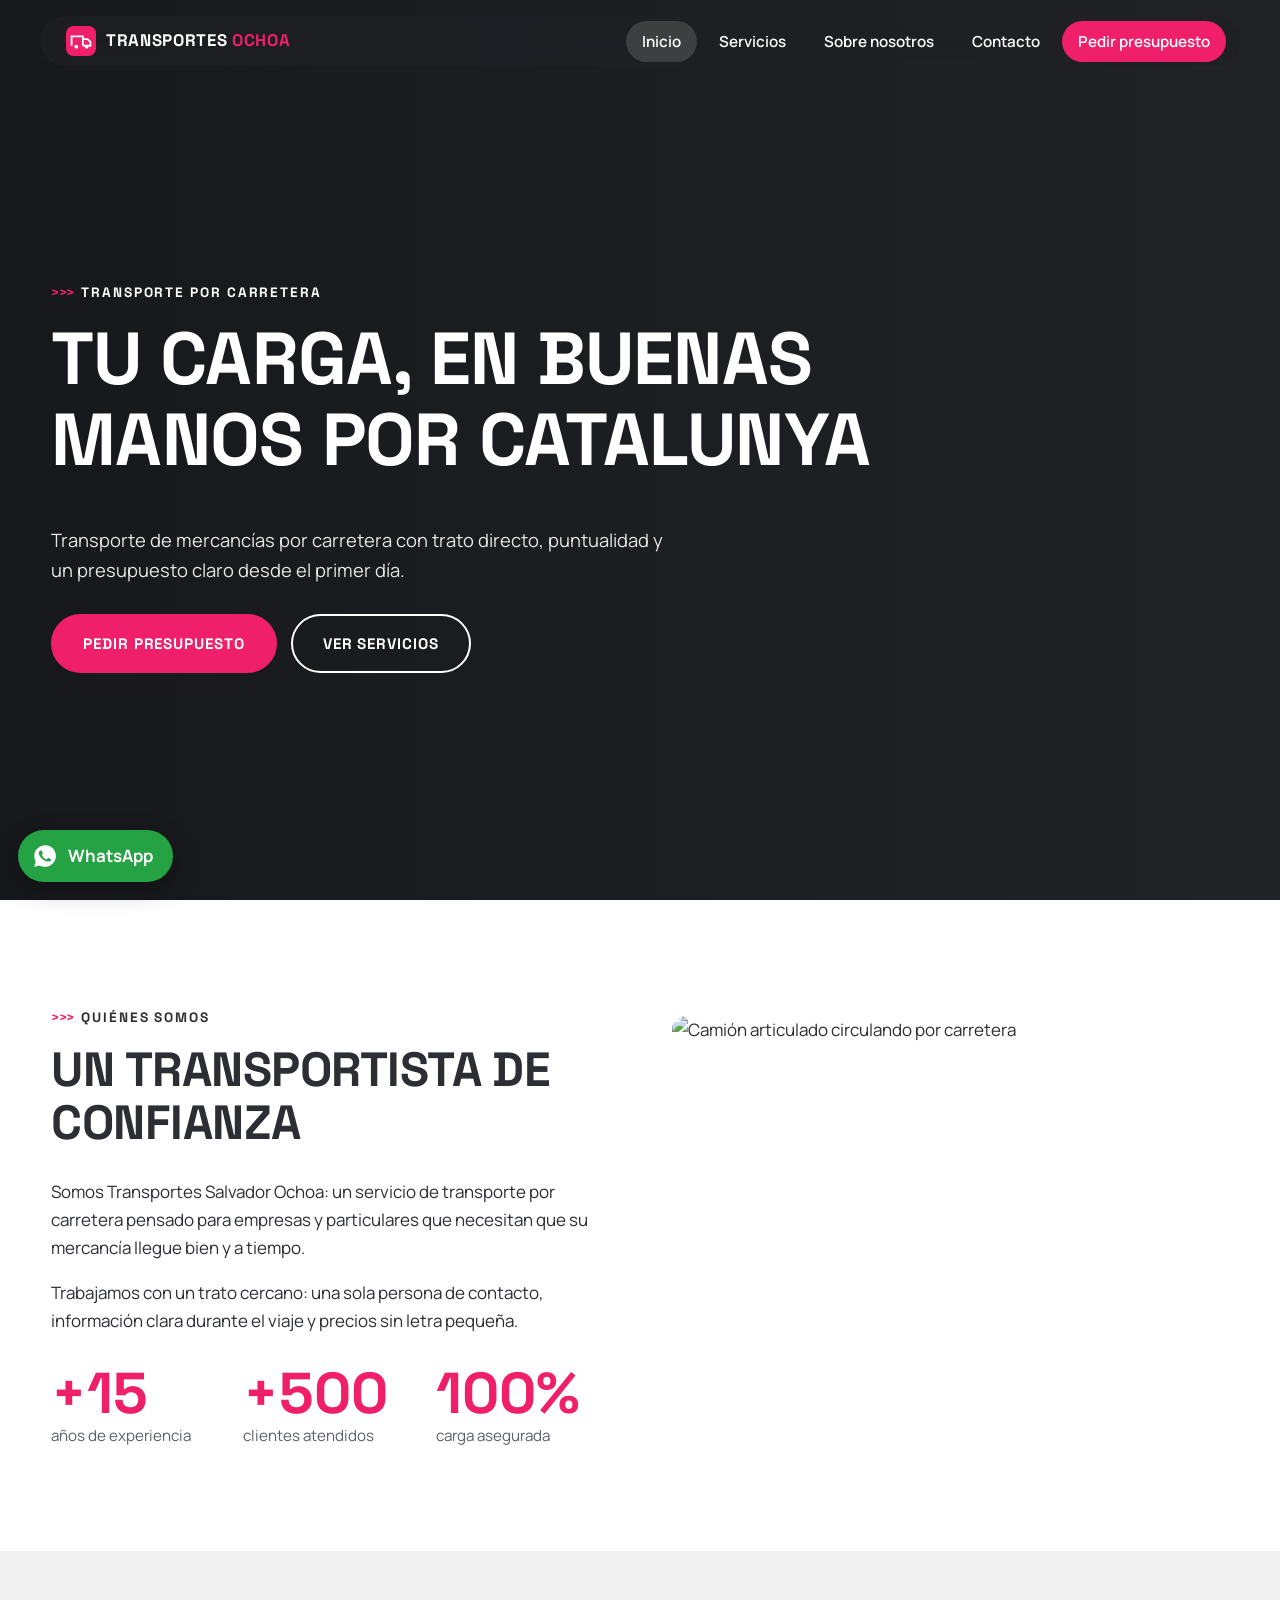
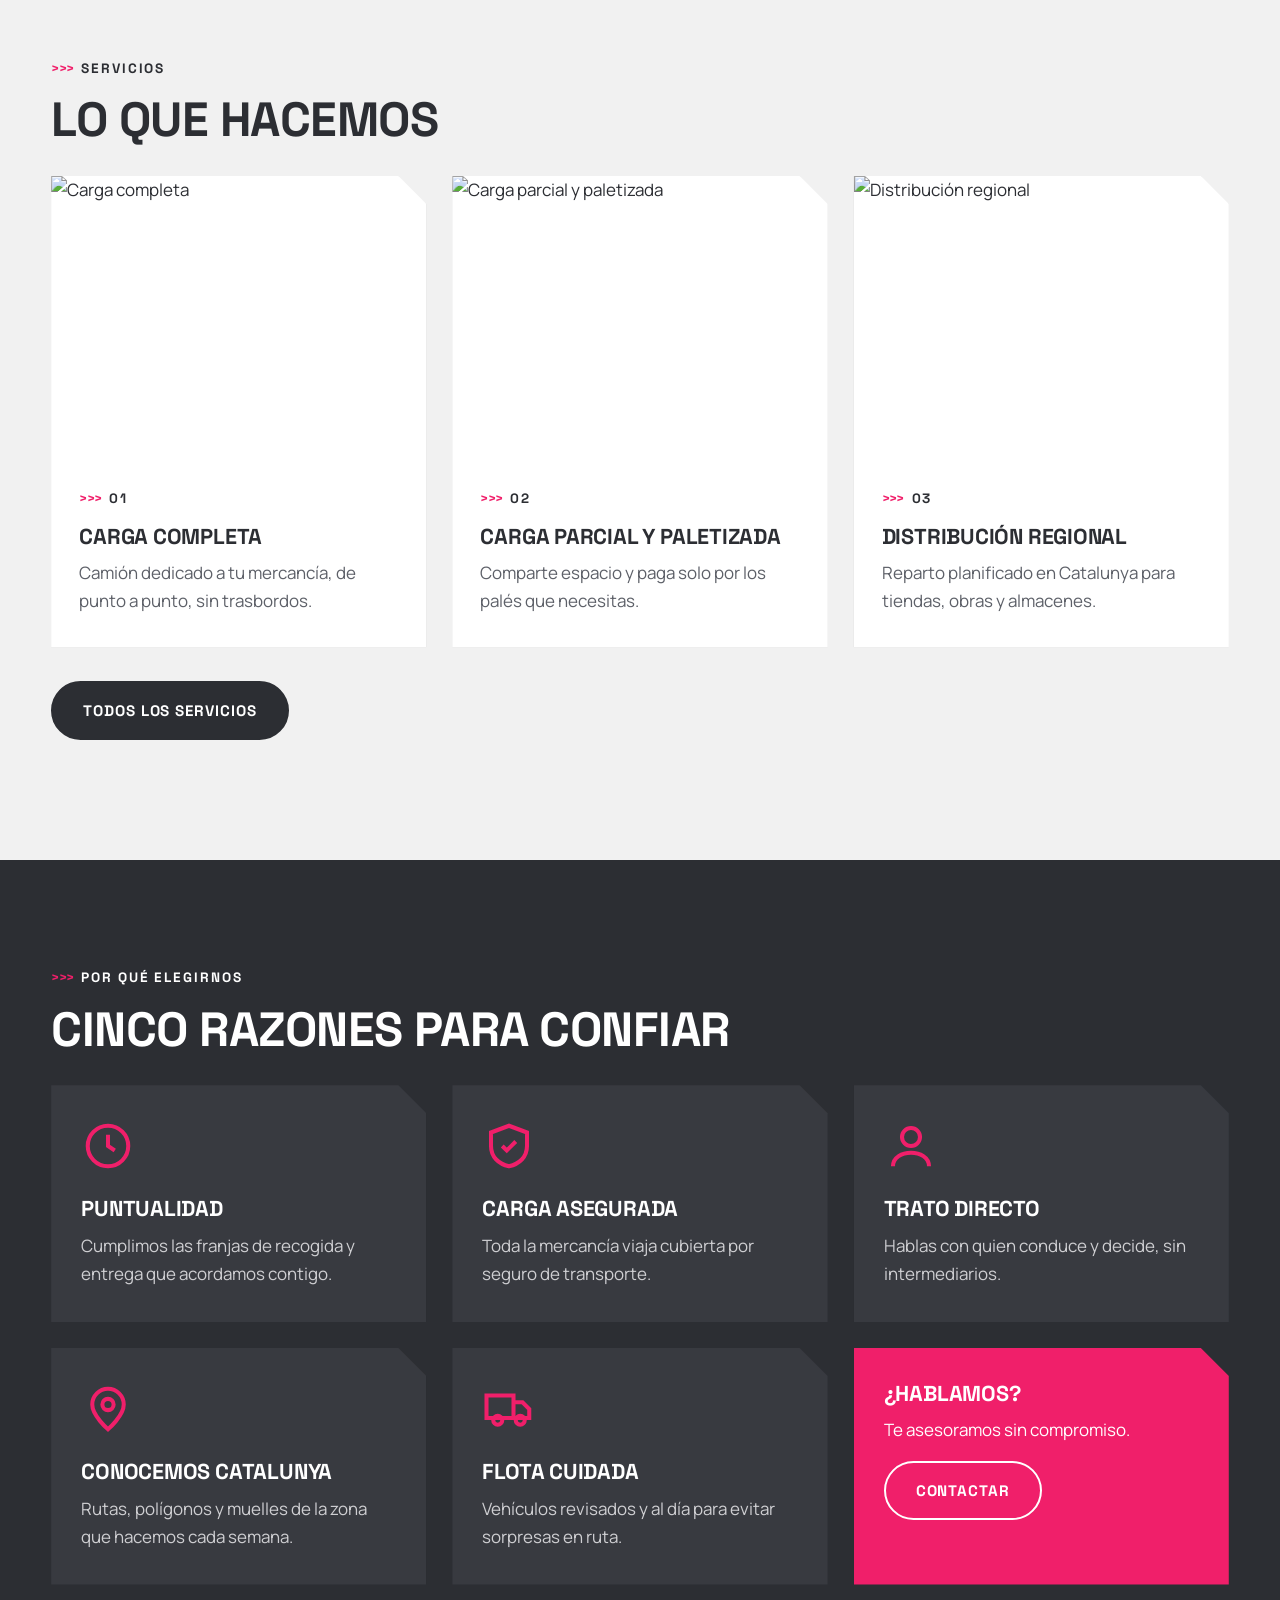
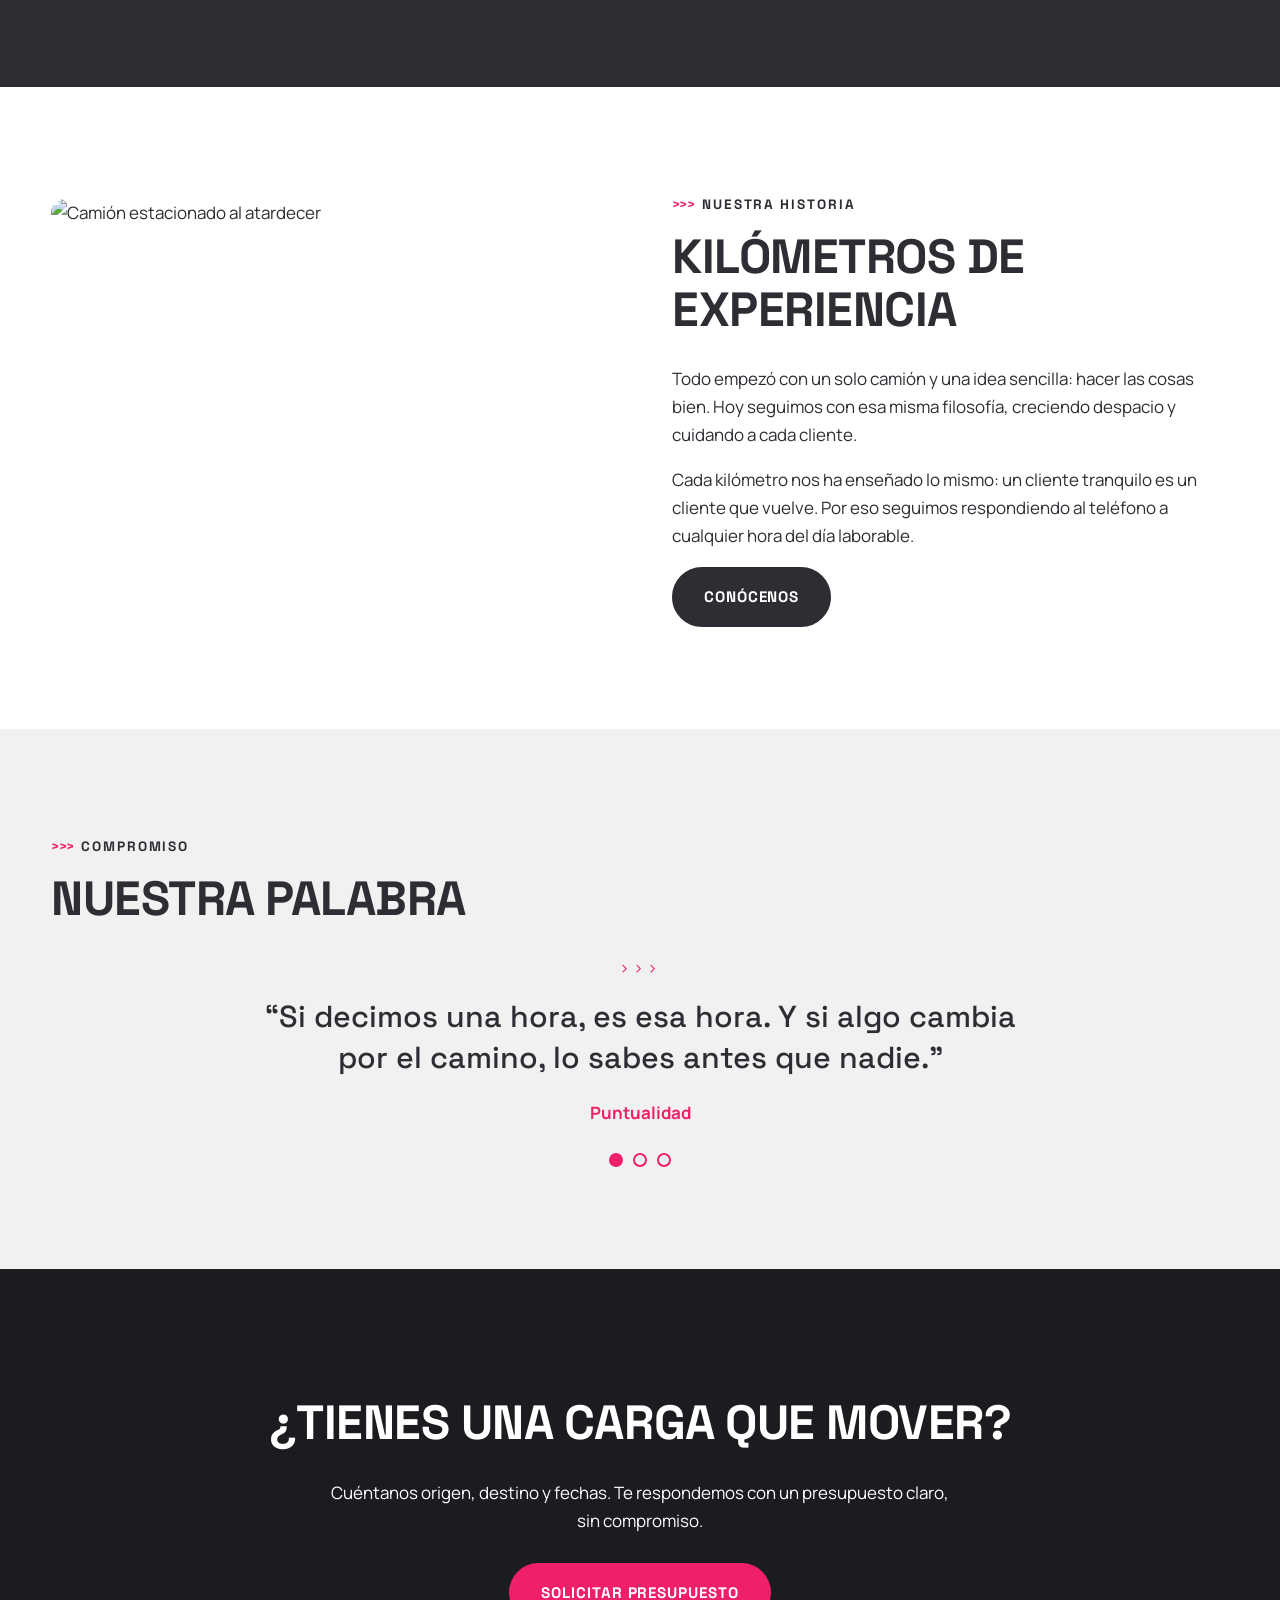
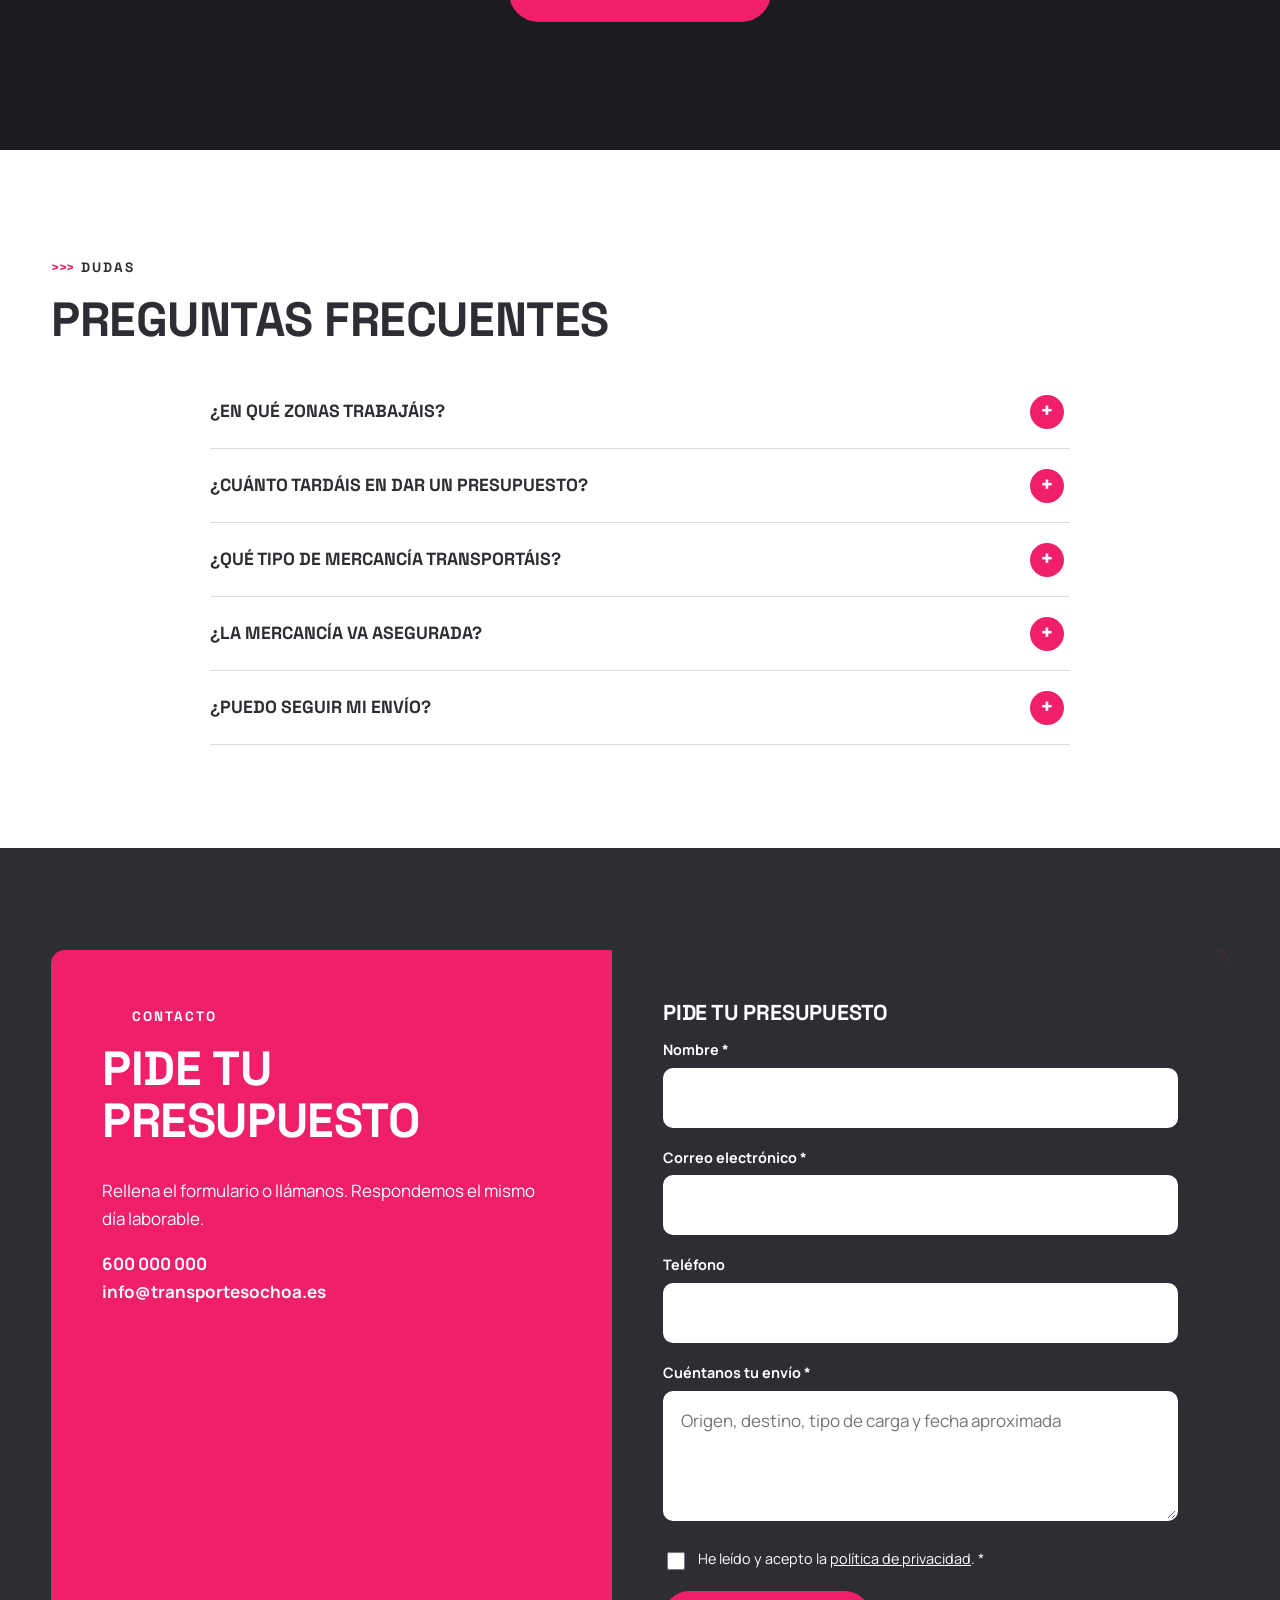
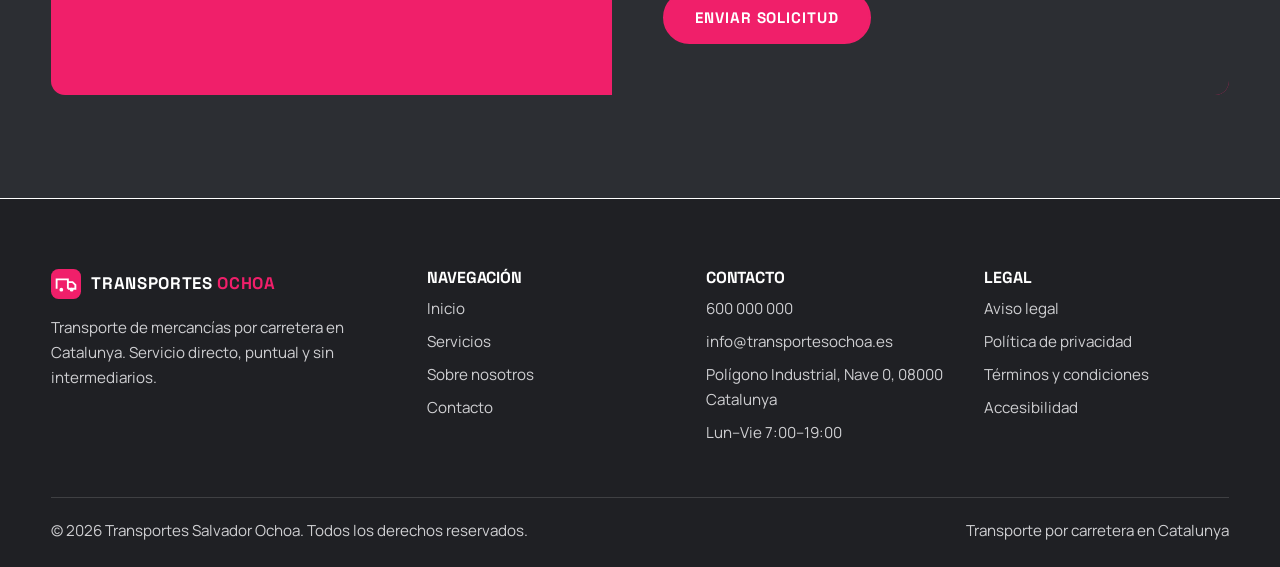
==== commit 93d772f6: "nuvo" ====
--- a/index.html
+++ b/index.html
@@ -21,12 +21,12 @@
 <main id="main">
 <section class="hero" style="background-image:url('https://images.unsplash.com/photo-1591768793355-74d04bb6608f?q=80&w=1600&auto=format&fit=crop')"><div class="container"><span class="eyebrow" style="color:#fff">Transporte por carretera</span><h1>Tu carga, en buenas manos por Catalunya</h1><p>Transporte de mercancías por carretera con trato directo, puntualidad y un presupuesto claro desde el primer día.</p><div class="actions"><a class="btn" href="contacto.html#presupuesto">Pedir presupuesto</a><a class="btn ghost" href="servicios.html">Ver servicios</a></div></div></section>
 <section class="section"><div class="container split"><div><span class="eyebrow">Quiénes somos</span><h2>Un transportista de confianza</h2><p>Somos Transportes Salvador Ochoa: un servicio de transporte por carretera pensado para empresas y particulares que necesitan que su mercancía llegue bien y a tiempo.</p><p>Trabajamos con un trato cercano: una sola persona de contacto, información clara durante el viaje y precios sin letra pequeña.</p>
-<div class="stats"><div class="stat"><strong>+15</strong><span>años de experiencia*</span></div><div class="stat"><strong>+500</strong><span>clientes atendidos*</span></div><div class="stat"><strong>100%</strong><span>carga asegurada</span></div></div><p style="font-size:.8rem;color:var(--muted);margin-top:14px">*Cifras de ejemplo.</p></div>
+<div class="stats"><div class="stat"><strong>+15</strong><span>años de experiencia</span></div><div class="stat"><strong>+500</strong><span>clientes atendidos</span></div><div class="stat"><strong>100%</strong><span>carga asegurada</span></div></div></div>
 <img src="https://images.unsplash.com/photo-1586206670130-4c6d8e646c9a?q=80&w=1200&auto=format&fit=crop" alt="Camión articulado circulando por carretera" width="1200" height="792" onerror="this.onerror=null;this.src='https://images.unsplash.com/photo-1591768793355-74d04bb6608f?q=80&w=1200&auto=format&fit=crop'"></div></section>
 <section class="section grey"><div class="container"><span class="eyebrow">Servicios</span><h2>Lo que hacemos</h2><div class="grid g3"><article class="card photo"><img src="https://images.unsplash.com/photo-1616432043562-3671ea2e5242?q=80&w=800&auto=format&fit=crop" alt="Carga completa" width="800" height="528" loading="lazy" onerror="this.onerror=null;this.src='https://images.unsplash.com/photo-1591768793355-74d04bb6608f?q=80&w=1200&auto=format&fit=crop'"><div class="body"><span class="eyebrow">01</span><h3>Carga completa</h3><p>Camión dedicado a tu mercancía, de punto a punto, sin trasbordos.</p></div></article><article class="card photo"><img src="https://images.unsplash.com/photo-1587293852726-70cdb56c2866?q=80&w=800&auto=format&fit=crop" alt="Carga parcial y paletizada" width="800" height="528" loading="lazy" onerror="this.onerror=null;this.src='https://images.unsplash.com/photo-1591768793355-74d04bb6608f?q=80&w=1200&auto=format&fit=crop'"><div class="body"><span class="eyebrow">02</span><h3>Carga parcial y paletizada</h3><p>Comparte espacio y paga solo por los palés que necesitas.</p></div></article><article class="card photo"><img src="https://images.unsplash.com/photo-1592805144716-feeccccef5ac?q=80&w=800&auto=format&fit=crop" alt="Distribución regional" width="800" height="528" loading="lazy" onerror="this.onerror=null;this.src='https://images.unsplash.com/photo-1591768793355-74d04bb6608f?q=80&w=1200&auto=format&fit=crop'"><div class="body"><span class="eyebrow">03</span><h3>Distribución regional</h3><p>Reparto planificado en Catalunya para tiendas, obras y almacenes.</p></div></article></div><p style="margin-top:34px"><a class="btn dark" href="servicios.html">Todos los servicios</a></p></div></section>
 <section class="section dark"><div class="container"><span class="eyebrow">Por qué elegirnos</span><h2>Cinco razones para confiar</h2><div class="grid g3"><div class="card"><svg class="ico" viewBox="0 0 24 24" fill="none" stroke="currentColor" stroke-width="1.8" aria-hidden="true"><circle cx="12" cy="12" r="9"/><path d="M12 7v5l3 2"/></svg><h3>Puntualidad</h3><p>Cumplimos las franjas de recogida y entrega que acordamos contigo.</p></div><div class="card"><svg class="ico" viewBox="0 0 24 24" fill="none" stroke="currentColor" stroke-width="1.8" aria-hidden="true"><path d="M12 3l8 3v6c0 5-3.5 8-8 9-4.5-1-8-4-8-9V6z"/><path d="M9 12l2 2 4-4"/></svg><h3>Carga asegurada</h3><p>Toda la mercancía viaja cubierta por seguro de transporte.</p></div><div class="card"><svg class="ico" viewBox="0 0 24 24" fill="none" stroke="currentColor" stroke-width="1.8" aria-hidden="true"><circle cx="12" cy="8" r="4"/><path d="M4 21c0-4 4-6 8-6s8 2 8 6"/></svg><h3>Trato directo</h3><p>Hablas con quien conduce y decide, sin intermediarios.</p></div><div class="card"><svg class="ico" viewBox="0 0 24 24" fill="none" stroke="currentColor" stroke-width="1.8" aria-hidden="true"><path d="M12 21s7-6 7-11a7 7 0 10-14 0c0 5 7 11 7 11z"/><circle cx="12" cy="10" r="2.5"/></svg><h3>Conocemos Catalunya</h3><p>Rutas, polígonos y muelles de la zona que hacemos cada semana.</p></div><div class="card"><svg class="ico" viewBox="0 0 24 24" fill="none" stroke="currentColor" stroke-width="1.8" aria-hidden="true"><path d="M2 6h12v10H2zM14 9h4l3 3v4h-7"/><circle cx="7" cy="17" r="2"/><circle cx="17" cy="17" r="2"/></svg><h3>Flota cuidada</h3><p>Vehículos revisados y al día para evitar sorpresas en ruta.</p></div><div class="card" style="background:var(--accent)"><h3>¿Hablamos?</h3><p style="color:#fff">Te asesoramos sin compromiso.</p><p style="margin-top:16px"><a class="btn ghost" href="contacto.html">Contactar</a></p></div></div></div></section>
-<section class="section"><div class="container split rev"><div><span class="eyebrow">Nuestra historia</span><h2>Kilómetros de experiencia</h2><p>Todo empezó con un solo camión y una idea sencilla: hacer las cosas bien. Hoy seguimos con esa misma filosofía, creciendo despacio y cuidando a cada cliente.</p><p>Texto de ejemplo; se sustituirá por la historia real de Salvador Ochoa.</p><a class="btn dark" href="sobre-nosotros.html">Conócenos</a></div><img src="https://images.unsplash.com/photo-1519003722824-194d4455a60c?q=80&w=1200&auto=format&fit=crop" alt="Camión estacionado al atardecer" width="1200" height="792" loading="lazy" onerror="this.onerror=null;this.src='https://images.unsplash.com/photo-1591768793355-74d04bb6608f?q=80&w=1200&auto=format&fit=crop'"></div></section>
-<section class="section grey"><div class="container"><div class="carousel" aria-roledescription="carrusel" aria-label="Reseñas de clientes"><span class="eyebrow">Opiniones</span><h2>Lo que dicen nuestros clientes</h2><div class="slides"><div class="slide"><span class="placeholder-note">Ejemplo: sustituir por reseña real</span><div class="stars" aria-label="5 estrellas">★★★★★</div><blockquote>“Texto de reseña de ejemplo. Aquí irá la opinión real de un cliente cuando exista.”</blockquote><cite>Nombre del cliente · Empresa</cite></div><div class="slide"><span class="placeholder-note">Ejemplo: sustituir por reseña real</span><div class="stars" aria-label="5 estrellas">★★★★★</div><blockquote>“Texto de reseña de ejemplo. Aquí irá la opinión real de un cliente cuando exista.”</blockquote><cite>Nombre del cliente · Empresa</cite></div><div class="slide"><span class="placeholder-note">Ejemplo: sustituir por reseña real</span><div class="stars" aria-label="5 estrellas">★★★★★</div><blockquote>“Texto de reseña de ejemplo. Aquí irá la opinión real de un cliente cuando exista.”</blockquote><cite>Nombre del cliente · Empresa</cite></div></div><div class="dots"></div></div></div></section>
+<section class="section"><div class="container split rev"><div><span class="eyebrow">Nuestra historia</span><h2>Kilómetros de experiencia</h2><p>Todo empezó con un solo camión y una idea sencilla: hacer las cosas bien. Hoy seguimos con esa misma filosofía, creciendo despacio y cuidando a cada cliente.</p><p>Cada kilómetro nos ha enseñado lo mismo: un cliente tranquilo es un cliente que vuelve. Por eso seguimos respondiendo al teléfono a cualquier hora del día laborable.</p><a class="btn dark" href="sobre-nosotros.html">Conócenos</a></div><img src="https://images.unsplash.com/photo-1519003722824-194d4455a60c?q=80&w=1200&auto=format&fit=crop" alt="Camión estacionado al atardecer" width="1200" height="792" loading="lazy" onerror="this.onerror=null;this.src='https://images.unsplash.com/photo-1591768793355-74d04bb6608f?q=80&w=1200&auto=format&fit=crop'"></div></section>
+<section class="section grey"><div class="container"><div class="carousel" aria-roledescription="carrusel" aria-label="Nuestros compromisos"><span class="eyebrow">Compromiso</span><h2>Nuestra palabra</h2><div class="slides"><div class="slide"><div class="stars" aria-hidden="true">>>></div><blockquote>“Si decimos una hora, es esa hora. Y si algo cambia por el camino, lo sabes antes que nadie.”</blockquote><cite>Puntualidad</cite></div><div class="slide"><div class="stars" aria-hidden="true">>>></div><blockquote>“Tu mercancía viaja asegurada, bien estibada y sujeta. La tratamos como si fuera nuestra.”</blockquote><cite>Cuidado de la carga</cite></div><div class="slide"><div class="stars" aria-hidden="true">>>></div><blockquote>“Un presupuesto claro desde el primer día, sin letra pequeña ni sorpresas en la factura.”</blockquote><cite>Transparencia</cite></div></div><div class="dots"></div></div></div></section>
 <section class="cta-banner" style="background-image:url('https://images.unsplash.com/photo-1473445730015-841f29a9490b?q=80&w=1600&auto=format&fit=crop')"><div class="container"><h2>¿Tienes una carga que mover?</h2><p>Cuéntanos origen, destino y fechas. Te respondemos con un presupuesto claro, sin compromiso.</p><a class="btn" href="contacto.html#presupuesto">Solicitar presupuesto</a></div></section>
 <section class="section"><div class="container"><span class="eyebrow">Dudas</span><h2>Preguntas frecuentes</h2><div class="faq"><details><summary>¿En qué zonas trabajáis?</summary><p>Cubrimos toda Catalunya y las conexiones habituales con Aragón, Comunidad Valenciana y Francia. Si tu ruta es otra, consúltanos y la estudiamos.</p></details><details><summary>¿Cuánto tardáis en dar un presupuesto?</summary><p>Normalmente respondemos el mismo día laborable. Cuantos más datos nos des (origen, destino, tipo de carga y fechas), más rápido y exacto será.</p></details><details><summary>¿Qué tipo de mercancía transportáis?</summary><p>Paquetería paletizada, carga completa y parcial, y mercancía general seca. No transportamos mercancías peligrosas ni perecederos con cadena de frío.</p></details><details><summary>¿La mercancía va asegurada?</summary><p>Sí. Toda la carga viaja cubierta por un seguro de transporte según la normativa vigente. Si necesitas mayor cobertura, podemos ampliarla.</p></details><details><summary>¿Puedo seguir mi envío?</summary><p>Te informamos del estado de tu entrega por teléfono o WhatsApp durante todo el trayecto, directamente con el conductor.</p></details></div></div></section>
 <section class="section dark" id="presupuesto"><div class="container"><div class="contact-wrap"><div class="contact-info"><span class="eyebrow" style="color:#fff">Contacto</span><h2>Pide tu presupuesto</h2><p>Rellena el formulario o llámanos. Respondemos el mismo día laborable.</p><p><a href="tel:+34600000000">600 000 000</a><br><a href="mailto:info@transportesochoa.es">info@transportesochoa.es</a></p></div><form class="contact-form validate" novalidate aria-label="Formulario de presupuesto">
@@ -47,7 +47,7 @@
 <div><h4>Contacto</h4><ul><li><a href="tel:+34600000000">600 000 000</a></li><li><a href="mailto:info@transportesochoa.es">info@transportesochoa.es</a></li><li>Polígono Industrial, Nave 0, 08000 Catalunya</li><li>Lun–Vie 7:00–19:00</li></ul></div>
 <div><h4>Legal</h4><ul><li><a href="aviso-legal.html">Aviso legal</a></li><li><a href="politica-privacidad.html">Política de privacidad</a></li><li><a href="terminos-condiciones.html">Términos y condiciones</a></li><li><a href="declaracion-accesibilidad.html">Accesibilidad</a></li></ul></div>
 </div>
-<div class="legal"><span>© 2026 Transportes Salvador Ochoa. Todos los derechos reservados.</span><span>Web de práctica con contenido de ejemplo.</span></div>
+<div class="legal"><span>© 2026 Transportes Salvador Ochoa. Todos los derechos reservados.</span><span>Transporte por carretera en Catalunya</span></div>
 </div></footer>
 <a class="wa" href="https://wa.me/34600000000" target="_blank" rel="noopener noreferrer" aria-label="Escríbenos por WhatsApp"><svg viewBox="0 0 24 24" fill="currentColor" aria-hidden="true"><path d="M12 2a10 10 0 00-8.6 15L2 22l5.1-1.3A10 10 0 1012 2zm5.2 13.9c-.2.6-1.3 1.2-1.8 1.2-.5.1-1 .2-3.3-.7-2.8-1.1-4.5-4-4.7-4.2-.1-.2-1.1-1.5-1.1-2.8s.7-2 1-2.2c.2-.3.5-.3.7-.3h.5c.2 0 .4 0 .6.5l.8 2c.1.2.1.3 0 .5l-.3.5-.4.4c-.1.1-.3.3-.1.6.2.3.8 1.3 1.7 2.1 1.2 1 2.1 1.3 2.4 1.5.3.1.4.1.6-.1l.8-1c.2-.2.4-.2.6-.1l1.9.9c.3.1.5.2.5.3.1.2.1.7-.1 1.3z"/></svg><span>WhatsApp</span></a>
 <button class="top" type="button" aria-label="Volver arriba">↑</button>
